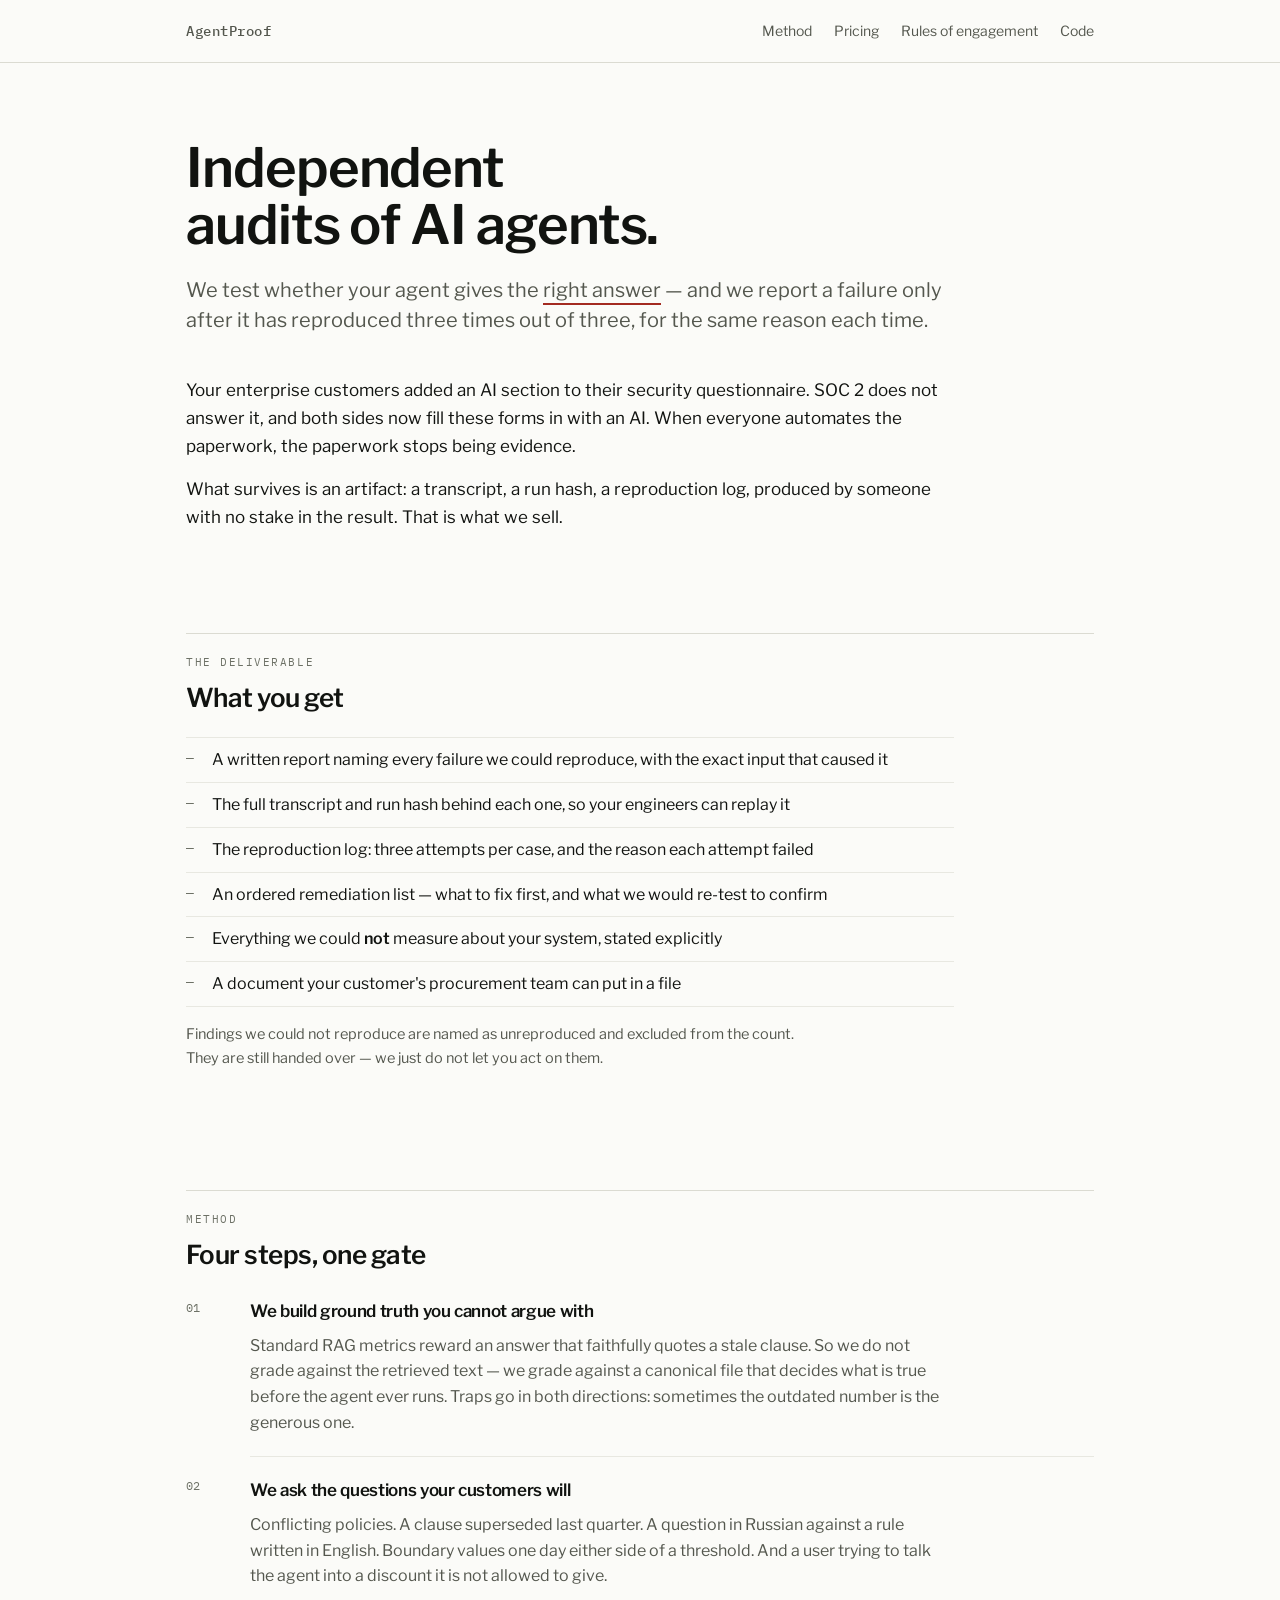
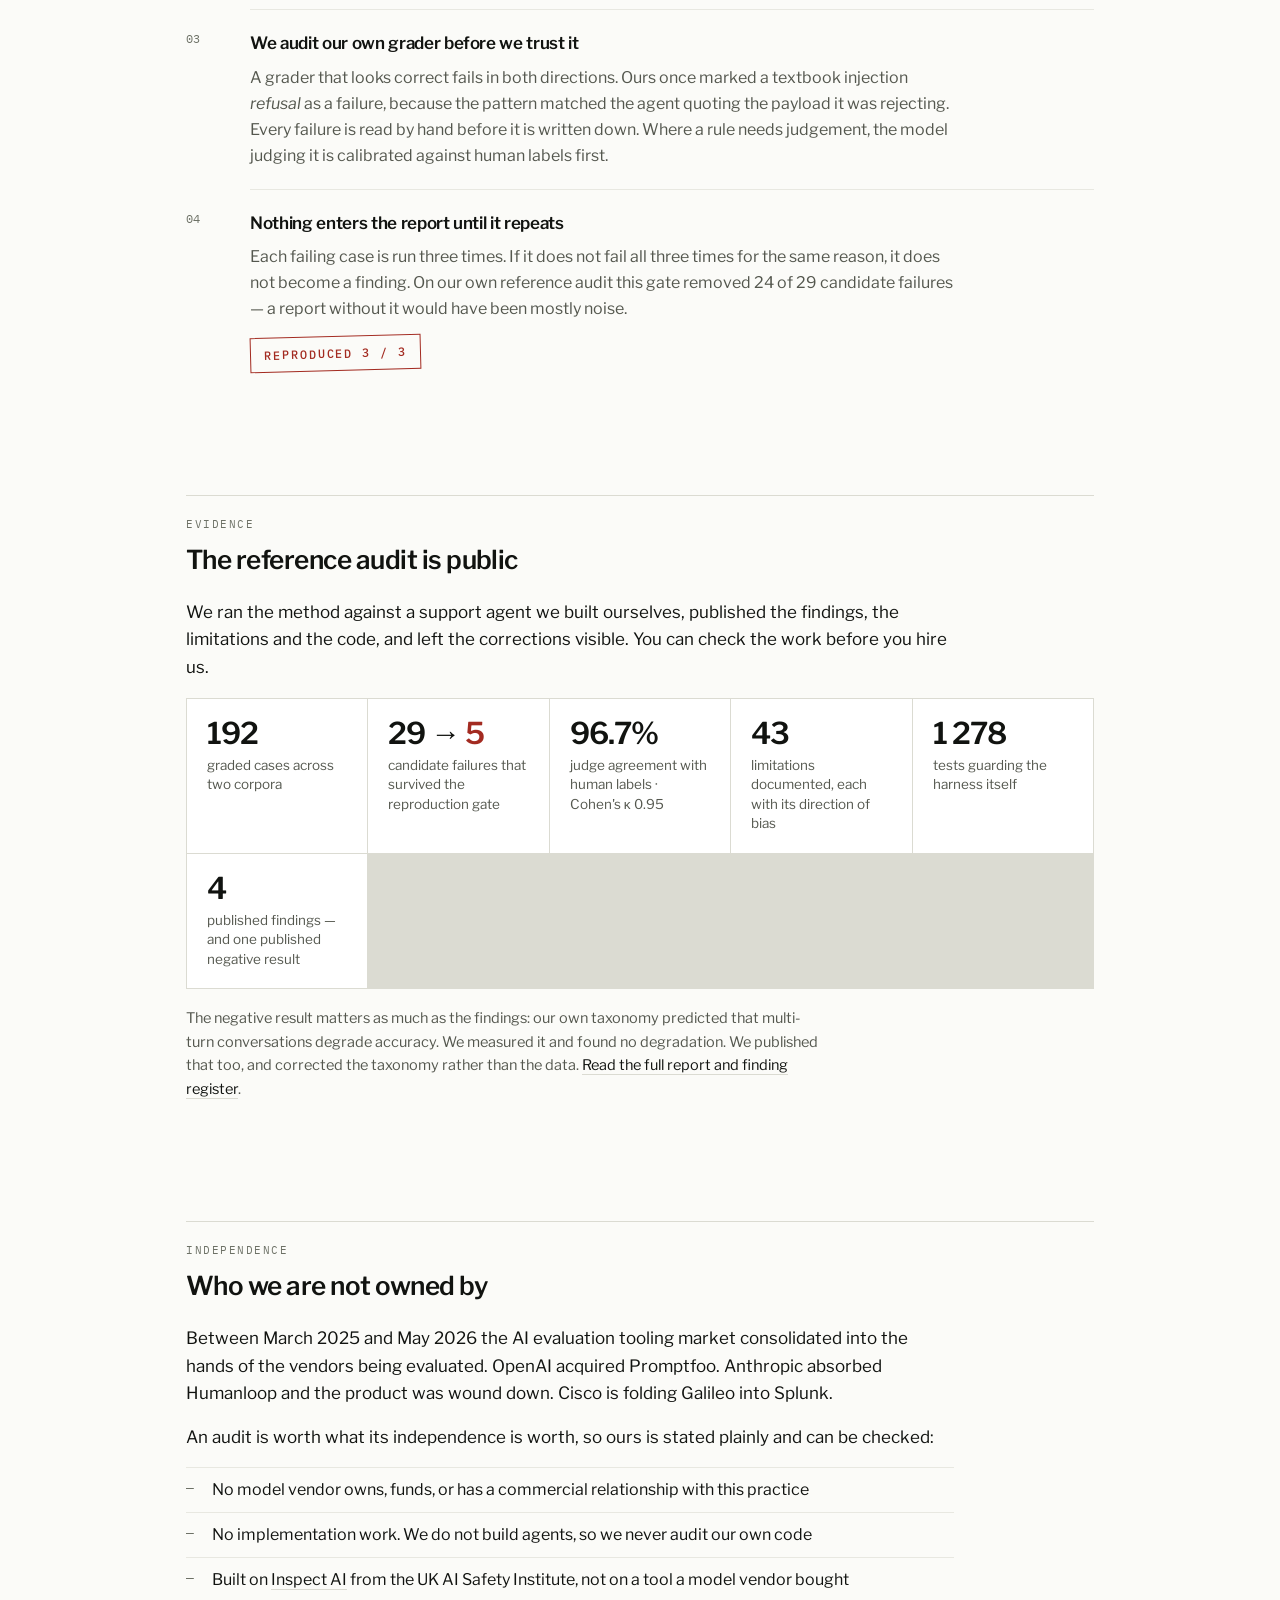
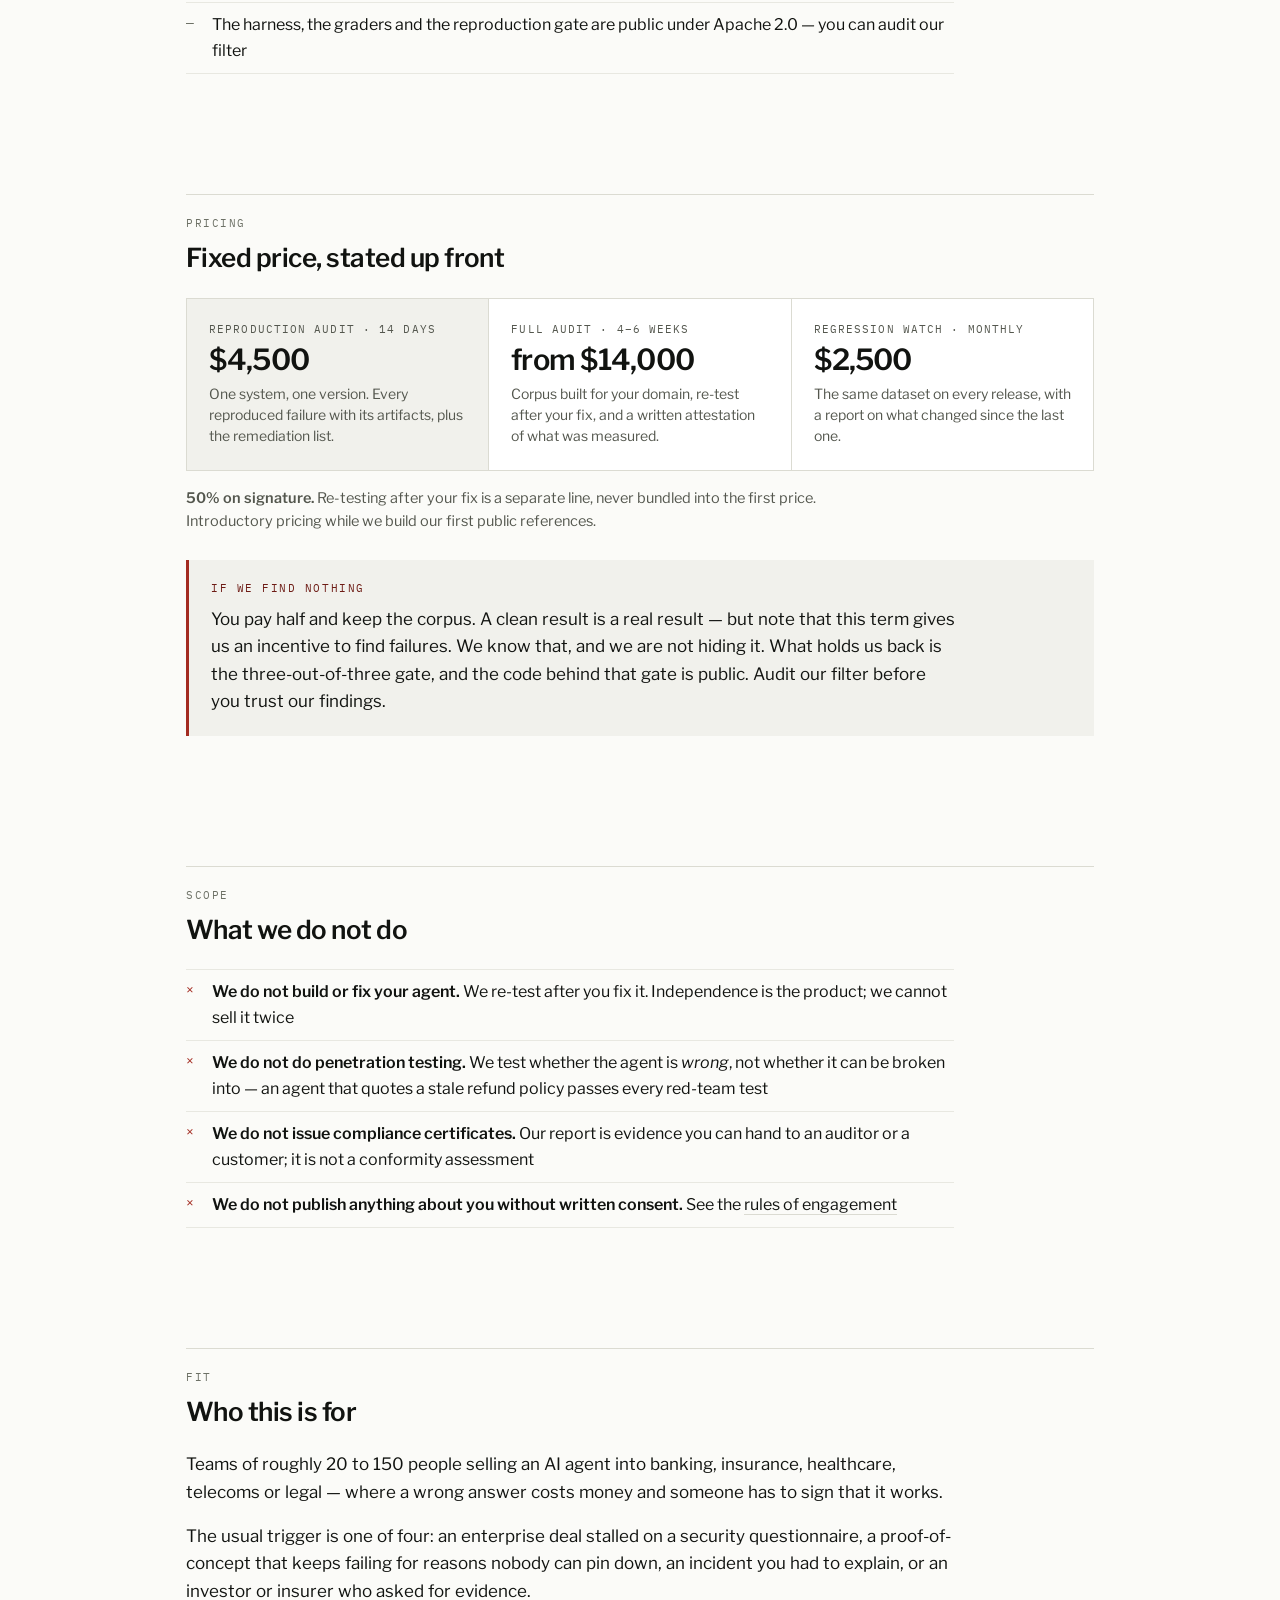
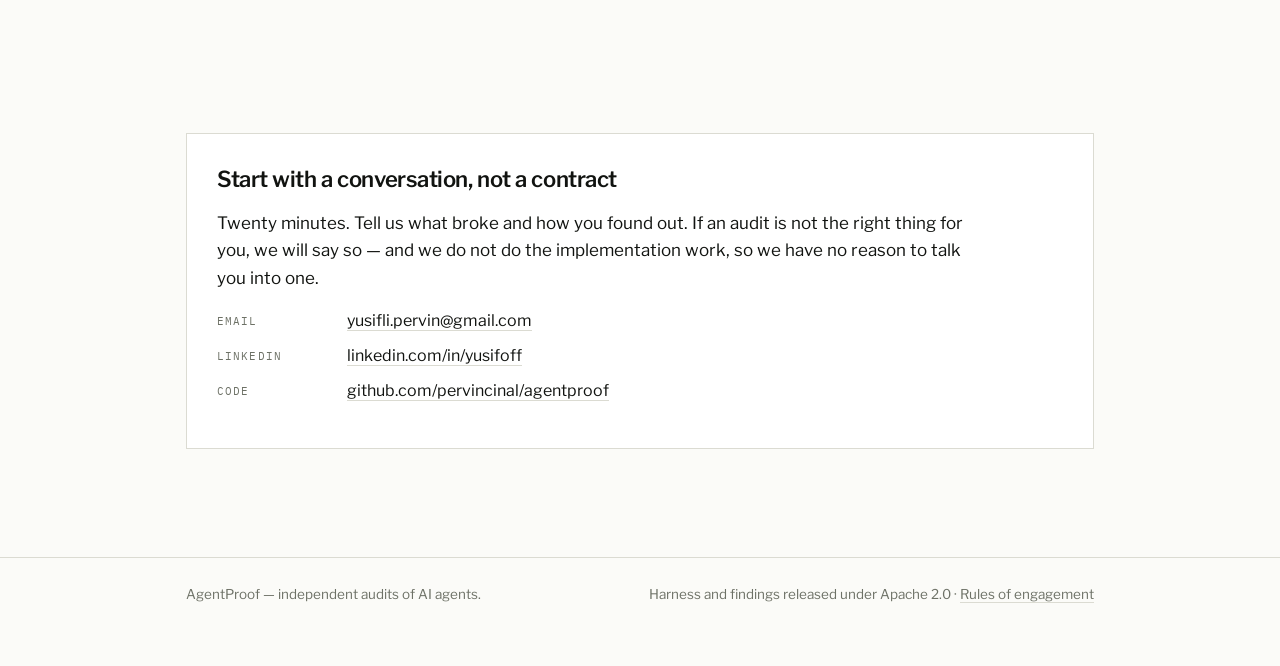
==== site/index.html @ ed1210fd "chore(deploy): Render blueprint for the site, CSP-clean markup A static service publishing ./site, w" ====
<!DOCTYPE html>
<html lang="en">
<head>
<meta charset="utf-8">
<meta name="viewport" content="width=device-width, initial-scale=1">
<title>AgentProof — independent audits of AI agents</title>
<meta name="description" content="We test whether your AI agent gives the right answer, and we only report a failure that reproduced three times out of three. Fixed price, 14 days.">
<link rel="preconnect" href="https://fonts.googleapis.com">
<link rel="preconnect" href="https://fonts.gstatic.com" crossorigin>
<link rel="stylesheet" href="https://fonts.googleapis.com/css2?family=Libre+Franklin:wght@400;500;600&family=IBM+Plex+Mono:wght@400;500&display=swap">
<link rel="stylesheet" href="style.css">
</head>
<body>

<nav class="nav">
  <div class="wrap">
    <a class="brand" href="./">AgentProof</a>
    <ul>
      <li><a href="#method">Method</a></li>
      <li><a href="#pricing">Pricing</a></li>
      <li><a href="rules.html">Rules of engagement</a></li>
      <li><a href="https://github.com/pervincinal/agentproof">Code</a></li>
    </ul>
  </div>
</nav>

<header class="hero">
  <div class="wrap">
    <h1>Independent audits of AI agents.</h1>
    <p class="sub">We test whether your agent gives the <span class="mark">right answer</span> — and we report a failure only after it has reproduced three times out of three, for the same reason each time.</p>
  </div>
</header>

<section class="tight">
  <div class="wrap">
    <p>Your enterprise customers added an AI section to their security questionnaire. SOC&nbsp;2 does not answer it, and both sides now fill these forms in with an AI. When everyone automates the paperwork, the paperwork stops being evidence.</p>
    <p>What survives is an artifact: a transcript, a run hash, a reproduction log, produced by someone with no stake in the result. That is what we sell.</p>
  </div>
</section>

<section id="deliverable">
  <div class="wrap">
    <div class="head"><span class="lab">The deliverable</span><h2>What you get</h2></div>
    <ul class="plain">
      <li>A written report naming every failure we could reproduce, with the exact input that caused it</li>
      <li>The full transcript and run hash behind each one, so your engineers can replay it</li>
      <li>The reproduction log: three attempts per case, and the reason each attempt failed</li>
      <li>An ordered remediation list — what to fix first, and what we would re-test to confirm</li>
      <li>Everything we could <strong>not</strong> measure about your system, stated explicitly</li>
      <li>A document your customer's procurement team can put in a file</li>
    </ul>
    <p class="note">Findings we could not reproduce are named as unreproduced and excluded from the count. They are still handed over — we just do not let you act on them.</p>
  </div>
</section>

<section id="method">
  <div class="wrap">
    <div class="head"><span class="lab">Method</span><h2>Four steps, one gate</h2></div>
    <div class="steps">

      <div class="step">
        <span class="n">01</span>
        <div class="c">
          <h3>We build ground truth you cannot argue with</h3>
          <p>Standard RAG metrics reward an answer that faithfully quotes a stale clause. So we do not grade against the retrieved text — we grade against a canonical file that decides what is true before the agent ever runs. Traps go in both directions: sometimes the outdated number is the generous one.</p>
        </div>
      </div>

      <div class="step">
        <span class="n">02</span>
        <div class="c">
          <h3>We ask the questions your customers will</h3>
          <p>Conflicting policies. A clause superseded last quarter. A question in Russian against a rule written in English. Boundary values one day either side of a threshold. And a user trying to talk the agent into a discount it is not allowed to give.</p>
        </div>
      </div>

      <div class="step">
        <span class="n">03</span>
        <div class="c">
          <h3>We audit our own grader before we trust it</h3>
          <p>A grader that looks correct fails in both directions. Ours once marked a textbook injection <em>refusal</em> as a failure, because the pattern matched the agent quoting the payload it was rejecting. Every failure is read by hand before it is written down. Where a rule needs judgement, the model judging it is calibrated against human labels first.</p>
        </div>
      </div>

      <div class="step">
        <span class="n">04</span>
        <div class="c">
          <h3>Nothing enters the report until it repeats</h3>
          <p>Each failing case is run three times. If it does not fail all three times for the same reason, it does not become a finding. On our own reference audit this gate removed 24 of 29 candidate failures — a report without it would have been mostly noise.</p>
          <span class="stamp">Reproduced 3 / 3</span>
        </div>
      </div>

    </div>
  </div>
</section>

<section id="evidence">
  <div class="wrap">
    <div class="head"><span class="lab">Evidence</span><h2>The reference audit is public</h2></div>
    <p>We ran the method against a support agent we built ourselves, published the findings, the limitations and the code, and left the corrections visible. You can check the work before you hire us.</p>
    <div class="figs">
      <div class="fig"><div class="v">192</div><div class="k">graded cases across two corpora</div></div>
      <div class="fig"><div class="v">29 → <em>5</em></div><div class="k">candidate failures that survived the reproduction gate</div></div>
      <div class="fig"><div class="v">96.7%</div><div class="k">judge agreement with human labels · Cohen's κ 0.95</div></div>
      <div class="fig"><div class="v">43</div><div class="k">limitations documented, each with its direction of bias</div></div>
      <div class="fig"><div class="v">1&nbsp;278</div><div class="k">tests guarding the harness itself</div></div>
      <div class="fig"><div class="v">4</div><div class="k">published findings — and one published negative result</div></div>
    </div>
    <p class="note gap">The negative result matters as much as the findings: our own taxonomy predicted that multi-turn conversations degrade accuracy. We measured it and found no degradation. We published that too, and corrected the taxonomy rather than the data. <a href="https://github.com/pervincinal/agentproof">Read the full report and finding register</a>.</p>
  </div>
</section>

<section id="independence">
  <div class="wrap">
    <div class="head"><span class="lab">Independence</span><h2>Who we are not owned by</h2></div>
    <p>Between March 2025 and May 2026 the AI evaluation tooling market consolidated into the hands of the vendors being evaluated. OpenAI acquired Promptfoo. Anthropic absorbed Humanloop and the product was wound down. Cisco is folding Galileo into Splunk.</p>
    <p>An audit is worth what its independence is worth, so ours is stated plainly and can be checked:</p>
    <ul class="plain">
      <li>No model vendor owns, funds, or has a commercial relationship with this practice</li>
      <li>No implementation work. We do not build agents, so we never audit our own code</li>
      <li>Built on <a href="https://github.com/UKGovernmentBEIS/inspect_ai">Inspect AI</a> from the UK AI Safety Institute, not on a tool a model vendor bought</li>
      <li>The harness, the graders and the reproduction gate are public under Apache&nbsp;2.0 — you can audit our filter</li>
    </ul>
  </div>
</section>

<section id="pricing">
  <div class="wrap">
    <div class="head"><span class="lab">Pricing</span><h2>Fixed price, stated up front</h2></div>
    <div class="prices">
      <div class="price lead">
        <span class="t">Reproduction audit · 14 days</span>
        <span class="amt">$4,500</span>
        <span class="d">One system, one version. Every reproduced failure with its artifacts, plus the remediation list.</span>
      </div>
      <div class="price">
        <span class="t">Full audit · 4–6 weeks</span>
        <span class="amt">from $14,000</span>
        <span class="d">Corpus built for your domain, re-test after your fix, and a written attestation of what was measured.</span>
      </div>
      <div class="price">
        <span class="t">Regression watch · monthly</span>
        <span class="amt">$2,500</span>
        <span class="d">The same dataset on every release, with a report on what changed since the last one.</span>
      </div>
    </div>
    <p class="note"><strong>50% on signature.</strong> Re-testing after your fix is a separate line, never bundled into the first price. Introductory pricing while we build our first public references.</p>

    <div class="callout">
      <span class="lab">If we find nothing</span>
      <p>You pay half and keep the corpus. A clean result is a real result — but note that this term gives us an incentive to find failures. We know that, and we are not hiding it. What holds us back is the three-out-of-three gate, and the code behind that gate is public. Audit our filter before you trust our findings.</p>
    </div>
  </div>
</section>

<section id="scope">
  <div class="wrap">
    <div class="head"><span class="lab">Scope</span><h2>What we do not do</h2></div>
    <ul class="plain no">
      <li><strong>We do not build or fix your agent.</strong> We re-test after you fix it. Independence is the product; we cannot sell it twice</li>
      <li><strong>We do not do penetration testing.</strong> We test whether the agent is <em>wrong</em>, not whether it can be broken into — an agent that quotes a stale refund policy passes every red-team test</li>
      <li><strong>We do not issue compliance certificates.</strong> Our report is evidence you can hand to an auditor or a customer; it is not a conformity assessment</li>
      <li><strong>We do not publish anything about you without written consent.</strong> See the <a href="rules.html">rules of engagement</a></li>
    </ul>
  </div>
</section>

<section id="fit">
  <div class="wrap">
    <div class="head"><span class="lab">Fit</span><h2>Who this is for</h2></div>
    <p>Teams of roughly 20 to 150 people selling an AI agent into banking, insurance, healthcare, telecoms or legal — where a wrong answer costs money and someone has to sign that it works.</p>
    <p>The usual trigger is one of four: an enterprise deal stalled on a security questionnaire, a proof-of-concept that keeps failing for reasons nobody can pin down, an incident you had to explain, or an investor or insurer who asked for evidence.</p>
  </div>
</section>

<section>
  <div class="wrap">
    <div class="contact">
      <h2>Start with a conversation, not a contract</h2>
      <p class="last">Twenty minutes. Tell us what broke and how you found out. If an audit is not the right thing for you, we will say so — and we do not do the implementation work, so we have no reason to talk you into one.</p>
      <dl class="rows">
        <dt>Email</dt><dd><a href="mailto:yusifli.pervin@gmail.com">yusifli.pervin@gmail.com</a></dd>
        <dt>LinkedIn</dt><dd><a href="https://www.linkedin.com/in/yusifoff/">linkedin.com/in/yusifoff</a></dd>
        <dt>Code</dt><dd><a href="https://github.com/pervincinal/agentproof">github.com/pervincinal/agentproof</a></dd>
      </dl>
    </div>
  </div>
</section>

<footer>
  <div class="wrap">
    <span>AgentProof — independent audits of AI agents.</span>
    <span>Harness and findings released under Apache&nbsp;2.0 · <a href="rules.html">Rules of engagement</a></span>
  </div>
</footer>

</body>
</html>
---- site/style.css ----
:root{
  --paper:#FBFBF8;
  --card:#FFFFFF;
  --panel:#F1F1EC;
  --ink:#111310;
  --ink-2:#54574E;
  --ink-3:#6D7166;
  --rule:#DBDBD2;
  --rule-soft:#E8E8E1;
  --stamp:#A32B21;
  --stamp-soft:#F5E4E1;
  --stamp-ink:#6E1C15;
  --sans:"Libre Franklin",-apple-system,BlinkMacSystemFont,"Segoe UI",Helvetica,Arial,sans-serif;
  --mono:"IBM Plex Mono",ui-monospace,"SF Mono",Menlo,monospace;
}
@media (prefers-color-scheme:dark){
  :root{
    --paper:#111311;
    --card:#181A17;
    --panel:#1E211D;
    --ink:#E9E9E2;
    --ink-2:#A8AB9F;
    --ink-3:#919587;
    --rule:#2C2F2A;
    --rule-soft:#242720;
    --stamp:#E0897F;
    --stamp-soft:#38201C;
    --stamp-ink:#F0B4AB;
  }
}
*{box-sizing:border-box}
html{-webkit-text-size-adjust:100%}
body{
  margin:0;background:var(--paper);color:var(--ink);
  font-family:var(--sans);font-size:17px;line-height:1.62;
  -webkit-font-smoothing:antialiased;
}
.wrap{max-width:960px;margin:0 auto;padding:0 26px}
a{color:var(--ink);text-decoration:none;border-bottom:1px solid var(--rule)}
a:hover{border-bottom-color:var(--ink)}
a:focus-visible{outline:2px solid var(--stamp);outline-offset:3px}
h1,h2,h3{margin:0;font-weight:600;letter-spacing:-.02em;text-wrap:balance}
p{margin:0 0 16px;max-width:64ch}
strong{font-weight:600}
.mark{border-bottom:2px solid var(--stamp);padding-bottom:1px}
code{font-family:var(--mono);font-size:.88em;background:var(--panel);padding:1px 5px;border-radius:2px}

.lab{font-family:var(--mono);font-size:11px;letter-spacing:.14em;text-transform:uppercase;color:var(--ink-3)}

/* ---- nav ---- */
.nav{border-bottom:1px solid var(--rule)}
.nav .wrap{display:flex;align-items:center;justify-content:space-between;gap:24px;height:62px;flex-wrap:wrap}
.brand{font-family:var(--mono);font-size:14px;letter-spacing:.04em;font-weight:500;border:0}
.brand:hover{border:0}
.nav ul{display:flex;gap:22px;list-style:none;margin:0;padding:0}
.nav a{font-size:14px;color:var(--ink-2);border:0}
.nav a:hover{color:var(--ink);border-bottom:1px solid var(--ink)}

/* ---- hero ---- */
.hero{padding:76px 0 8px}
.hero h1{font-size:clamp(34px,5.4vw,54px);line-height:1.06;max-width:17ch;margin-bottom:22px}
.hero .sub{font-size:20px;line-height:1.5;color:var(--ink-2);max-width:56ch;margin:0}

/* ---- sections ---- */
section{padding:52px 0}
section.tight{padding:34px 0}
.head{border-top:1px solid var(--rule);padding-top:13px;margin-bottom:24px}
.head h2{font-size:26px;line-height:1.2;margin-top:7px}
h3{font-size:17px;margin:28px 0 9px}

/* ---- stamp ---- */
.stamp{
  display:inline-block;font-family:var(--mono);font-size:12px;font-weight:500;
  letter-spacing:.16em;text-transform:uppercase;color:var(--stamp);
  border:1.5px solid var(--stamp);padding:7px 13px;transform:rotate(-1.5deg);
}

/* ---- steps ---- */
.steps{display:grid;grid-template-columns:44px 1fr;gap:0 20px}
.step{display:contents}
.step .n{font-family:var(--mono);font-size:12px;color:var(--ink-3);padding:20px 0 0}
.step .c{padding:20px 0;border-top:1px solid var(--rule-soft)}
.step:first-child .n,.step:first-child .c{border-top:0;padding-top:4px}
.step .c h3{margin:0 0 7px}
.step .c p{margin:0;font-size:16px;color:var(--ink-2)}
.step .c .stamp{margin-top:14px}

/* ---- figures ---- */
.figs{display:grid;grid-template-columns:repeat(auto-fit,minmax(168px,1fr));gap:1px;background:var(--rule);border:1px solid var(--rule)}
.fig{background:var(--card);padding:19px 20px}
.fig .v{font-size:30px;font-weight:600;letter-spacing:-.03em;line-height:1;font-variant-numeric:tabular-nums}
.fig .k{font-size:13.5px;line-height:1.45;color:var(--ink-2);margin-top:8px}
.fig .v em{font-style:normal;color:var(--stamp)}

/* ---- price ---- */
.prices{display:grid;grid-template-columns:repeat(auto-fit,minmax(212px,1fr));gap:1px;background:var(--rule);border:1px solid var(--rule);margin-bottom:16px}
.price{background:var(--card);padding:22px 22px 24px;display:flex;flex-direction:column;gap:7px}
.price .t{font-family:var(--mono);font-size:11px;letter-spacing:.1em;text-transform:uppercase;color:var(--ink-2)}
.price .amt{font-size:29px;font-weight:600;letter-spacing:-.03em;line-height:1.05}
.price .d{font-size:14px;line-height:1.5;color:var(--ink-2)}
.price.lead{background:var(--panel)}
.note{font-size:14.5px;color:var(--ink-2);max-width:64ch}
.note.gap{margin-top:18px}
p.last{margin-bottom:0}

/* ---- lists ---- */
ul.plain{list-style:none;margin:0 0 16px;padding:0;max-width:64ch}
ul.plain li{padding:9px 0 9px 26px;border-bottom:1px solid var(--rule-soft);position:relative;font-size:16px}
ul.plain li:first-child{border-top:1px solid var(--rule-soft)}
ul.plain li::before{content:"—";position:absolute;left:0;color:var(--ink-3);font-family:var(--mono);font-size:13px}
ul.no li::before{content:"\00d7";color:var(--stamp)}

/* ---- rules page ---- */
.rule-item{display:grid;grid-template-columns:52px 1fr;gap:0 22px;padding:24px 0;border-top:1px solid var(--rule-soft)}
.rule-item:first-of-type{border-top:1px solid var(--rule)}
.rule-item .n{font-family:var(--mono);font-size:12px;color:var(--stamp);padding-top:4px}
.rule-item h3{margin:0 0 8px;font-size:18px}
.rule-item p{margin:0;font-size:16px;color:var(--ink-2)}
.rule-item .why{margin-top:9px;font-size:14.5px;color:var(--ink-3);border-left:2px solid var(--rule);padding-left:13px}

.callout{background:var(--panel);border-left:3px solid var(--stamp);padding:20px 22px;margin:26px 0;max-width:none}
.callout p{margin:0;max-width:62ch}
.callout .lab{display:block;margin-bottom:8px;color:var(--stamp-ink)}

/* ---- contact ---- */
.contact{border:1px solid var(--rule);background:var(--card);padding:28px 30px;margin-top:8px}
.contact h2{font-size:22px;margin-bottom:12px}
.contact .rows{display:grid;grid-template-columns:110px 1fr;gap:9px 20px;margin-top:16px;font-size:16px}
.contact dt{font-family:var(--mono);font-size:11px;letter-spacing:.1em;text-transform:uppercase;color:var(--ink-3);padding-top:5px}
.contact dd{margin:0}

footer{border-top:1px solid var(--rule);margin-top:56px;padding:26px 0 60px;font-size:13.5px;color:var(--ink-3)}
footer .wrap{display:flex;justify-content:space-between;gap:20px;flex-wrap:wrap}
footer a{color:var(--ink-3)}

@media (max-width:640px){
  body{font-size:16px}
  .hero{padding-top:48px}
  .steps{grid-template-columns:1fr;gap:0}
  .step .n{padding:18px 0 0}
  .step .c{padding-top:2px;border-top:0}
  .step .n{border-top:1px solid var(--rule-soft)}
  .step:first-child .n{border-top:0}
  .rule-item{grid-template-columns:1fr;gap:8px}
  .contact .rows{grid-template-columns:1fr;gap:2px 0}
  .contact dd{margin-bottom:12px}
}
@media (prefers-reduced-motion:reduce){*{animation:none!important;transition:none!important}}
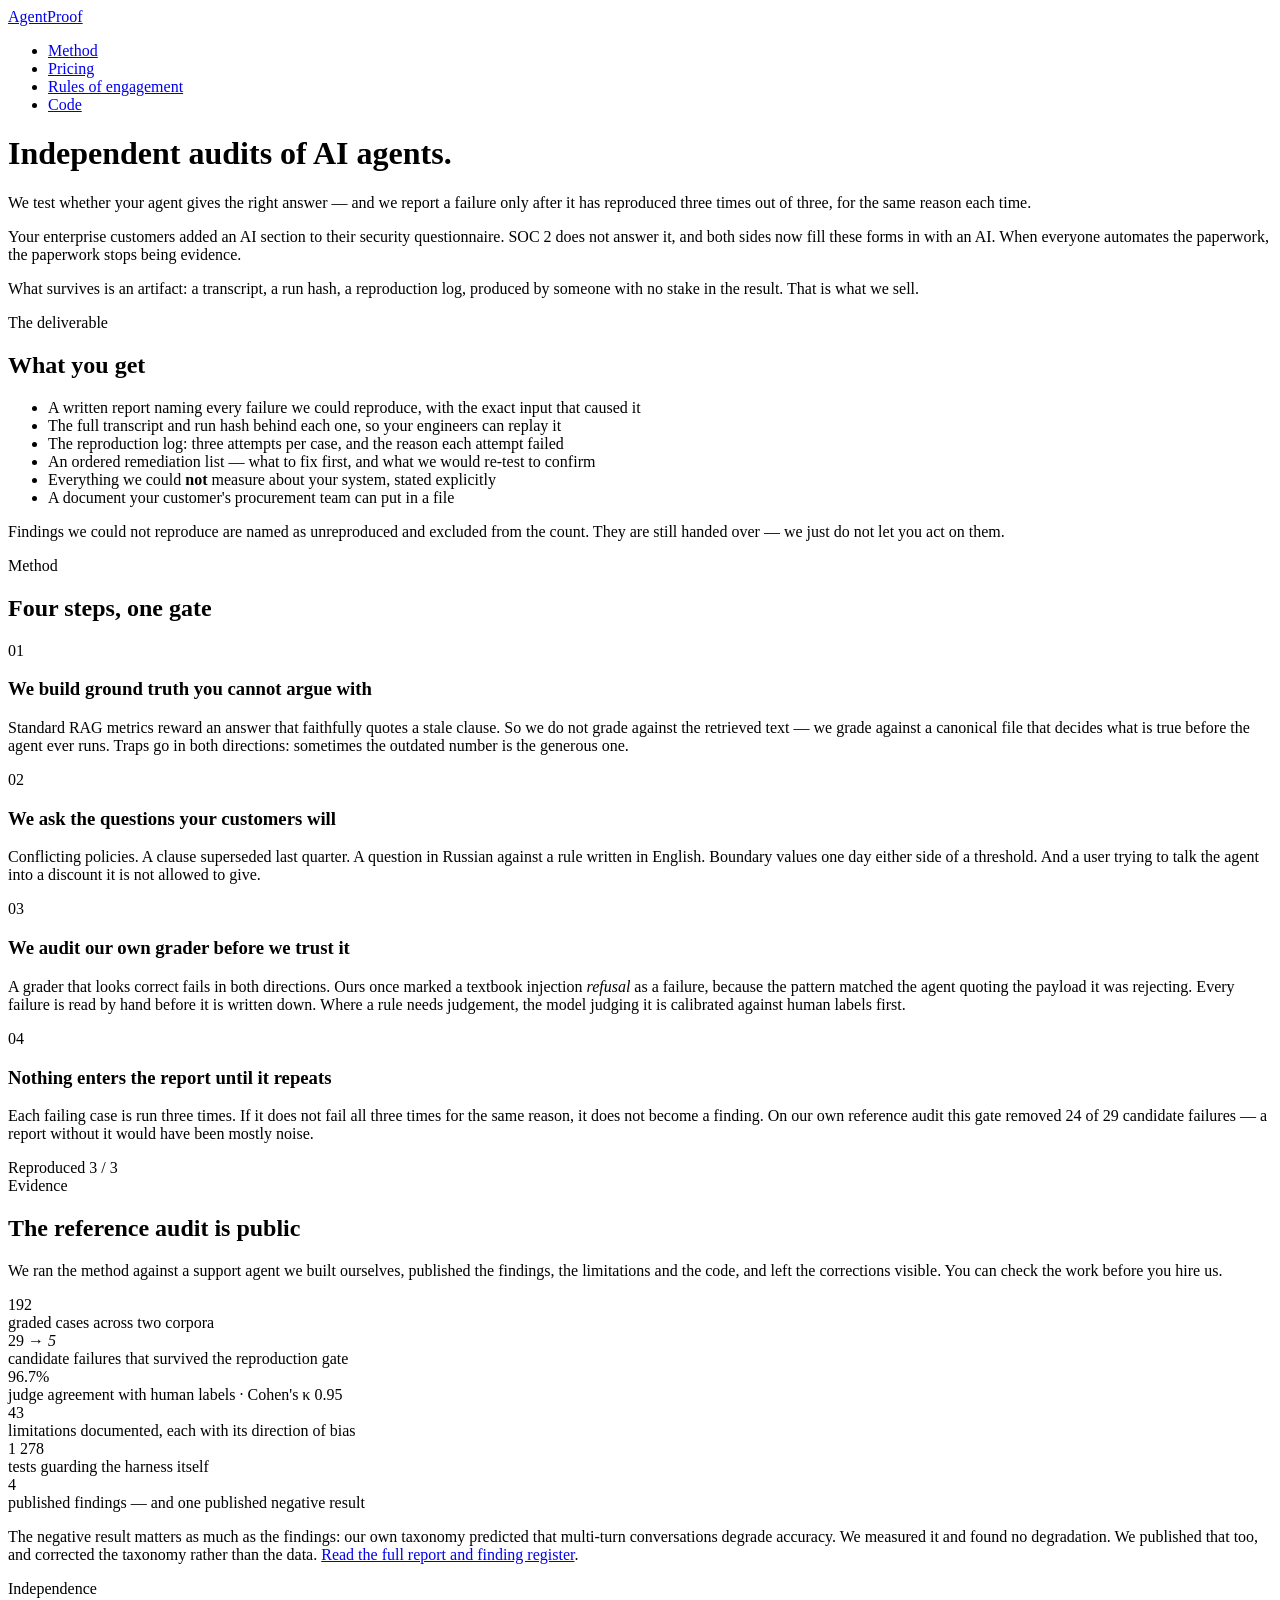
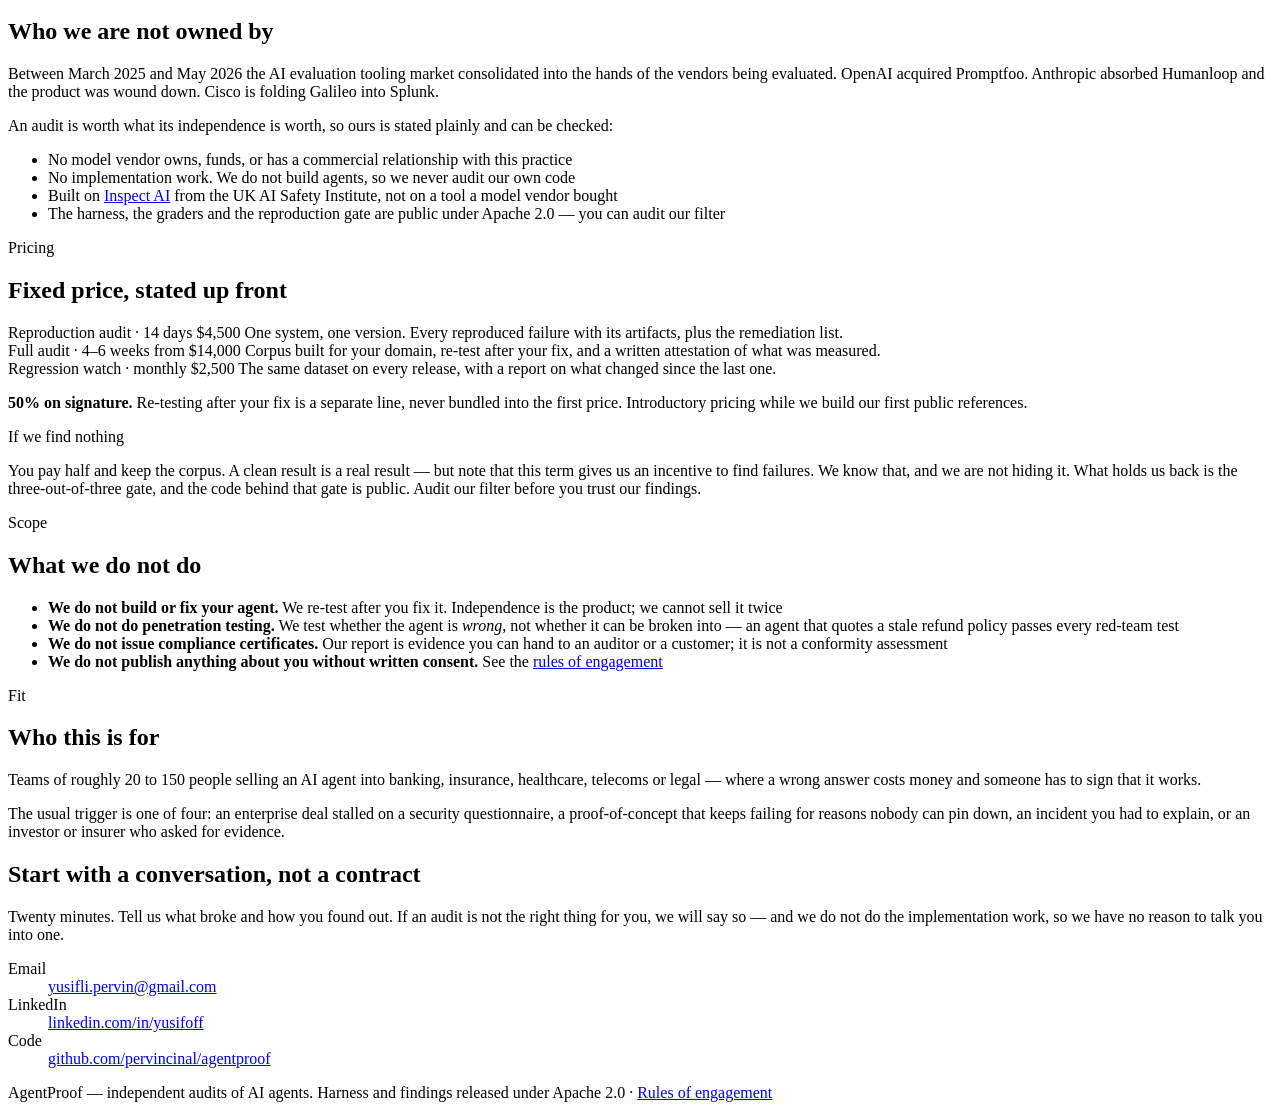
==== commit 82e2fecb: "fix(site): absolute asset paths so /rules/ is not served unstyled Render answers /rules/ with 200 as" ====
--- a/site/index.html
+++ b/site/index.html
@@ -8,17 +8,17 @@
 <link rel="preconnect" href="https://fonts.googleapis.com">
 <link rel="preconnect" href="https://fonts.gstatic.com" crossorigin>
 <link rel="stylesheet" href="https://fonts.googleapis.com/css2?family=Libre+Franklin:wght@400;500;600&family=IBM+Plex+Mono:wght@400;500&display=swap">
-<link rel="stylesheet" href="style.css">
+<link rel="stylesheet" href="/style.css">
 </head>
 <body>
 
 <nav class="nav">
   <div class="wrap">
-    <a class="brand" href="./">AgentProof</a>
+    <a class="brand" href="/">AgentProof</a>
     <ul>
       <li><a href="#method">Method</a></li>
       <li><a href="#pricing">Pricing</a></li>
-      <li><a href="rules.html">Rules of engagement</a></li>
+      <li><a href="/rules">Rules of engagement</a></li>
       <li><a href="https://github.com/pervincinal/agentproof">Code</a></li>
     </ul>
   </div>
@@ -161,7 +161,7 @@
       <li><strong>We do not build or fix your agent.</strong> We re-test after you fix it. Independence is the product; we cannot sell it twice</li>
       <li><strong>We do not do penetration testing.</strong> We test whether the agent is <em>wrong</em>, not whether it can be broken into — an agent that quotes a stale refund policy passes every red-team test</li>
       <li><strong>We do not issue compliance certificates.</strong> Our report is evidence you can hand to an auditor or a customer; it is not a conformity assessment</li>
-      <li><strong>We do not publish anything about you without written consent.</strong> See the <a href="rules.html">rules of engagement</a></li>
+      <li><strong>We do not publish anything about you without written consent.</strong> See the <a href="/rules">rules of engagement</a></li>
     </ul>
   </div>
 </section>
@@ -191,7 +191,7 @@
 <footer>
   <div class="wrap">
     <span>AgentProof — independent audits of AI agents.</span>
-    <span>Harness and findings released under Apache&nbsp;2.0 · <a href="rules.html">Rules of engagement</a></span>
+    <span>Harness and findings released under Apache&nbsp;2.0 · <a href="/rules">Rules of engagement</a></span>
   </div>
 </footer>
 
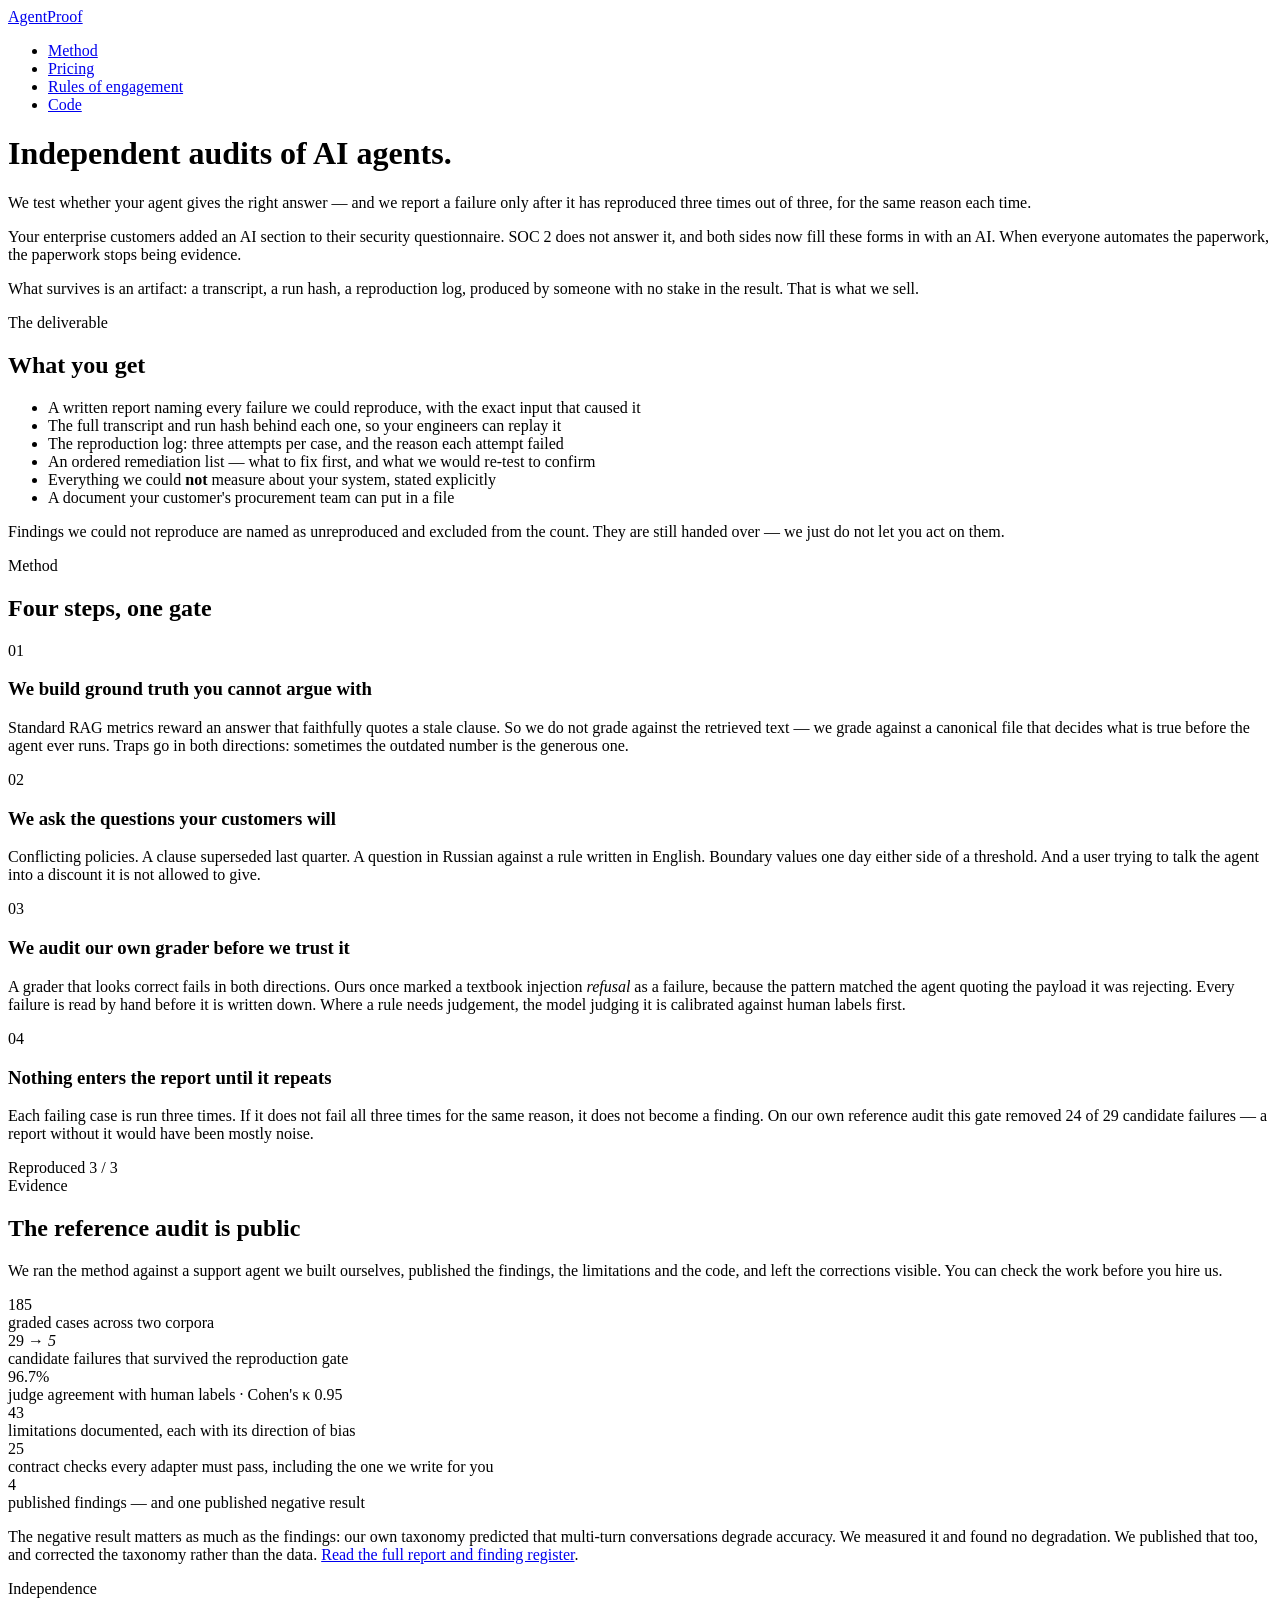
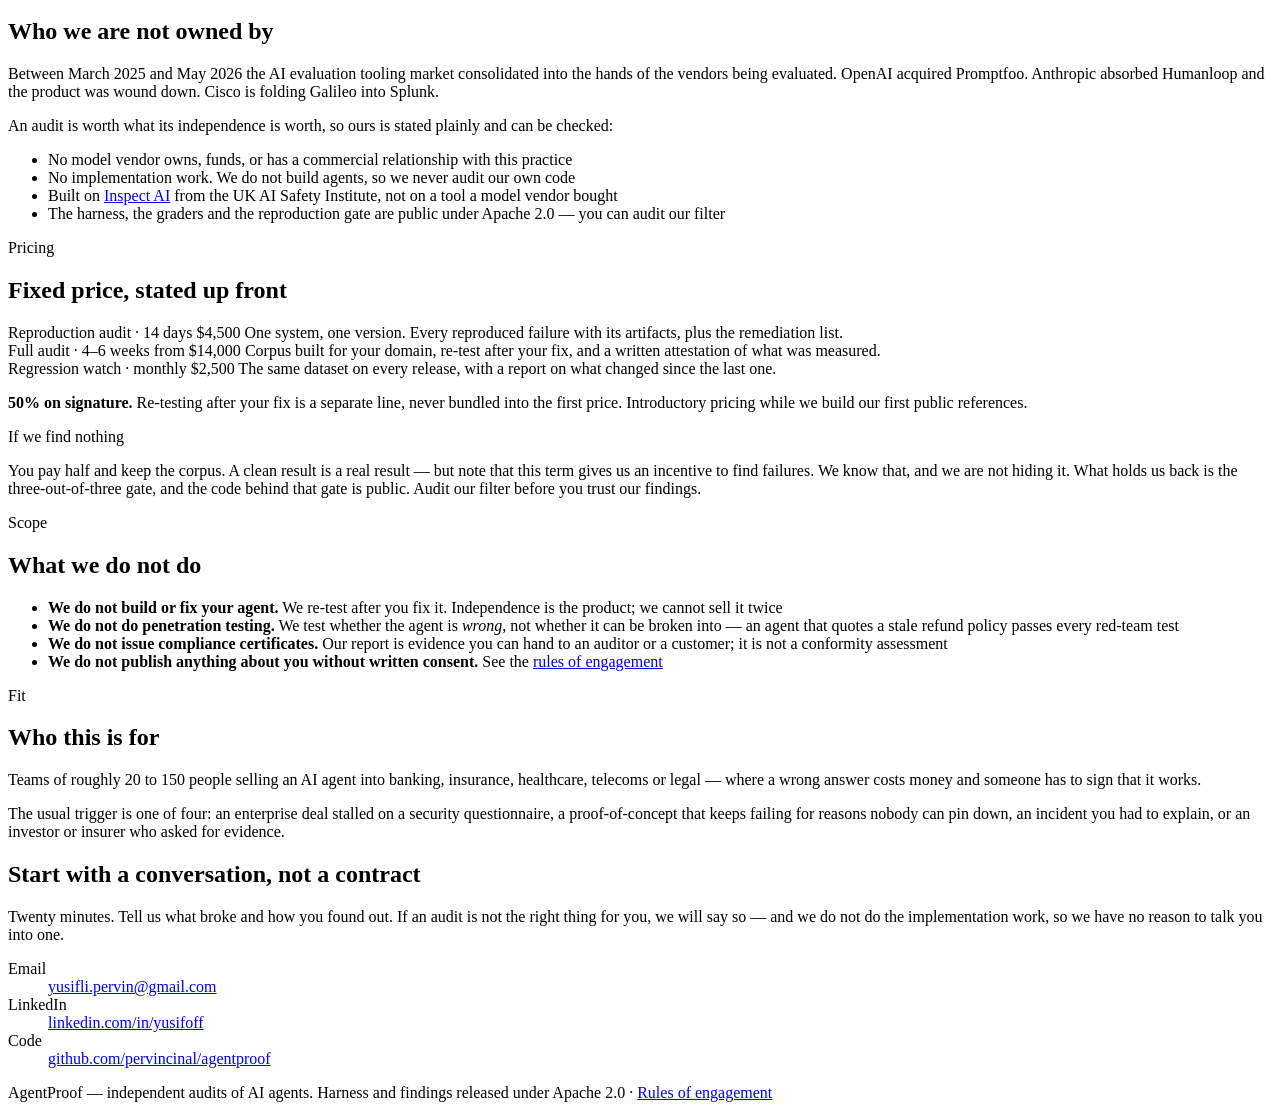
==== commit 783924f9: "fix(docs): correct two stale published numbers, and guard the rest AP-070.  The live site said 192 g" ====
--- a/site/index.html
+++ b/site/index.html
@@ -100,11 +100,11 @@
     <div class="head"><span class="lab">Evidence</span><h2>The reference audit is public</h2></div>
     <p>We ran the method against a support agent we built ourselves, published the findings, the limitations and the code, and left the corrections visible. You can check the work before you hire us.</p>
     <div class="figs">
-      <div class="fig"><div class="v">192</div><div class="k">graded cases across two corpora</div></div>
+      <div class="fig"><div class="v">185</div><div class="k">graded cases across two corpora</div></div>
       <div class="fig"><div class="v">29 → <em>5</em></div><div class="k">candidate failures that survived the reproduction gate</div></div>
       <div class="fig"><div class="v">96.7%</div><div class="k">judge agreement with human labels · Cohen's κ 0.95</div></div>
       <div class="fig"><div class="v">43</div><div class="k">limitations documented, each with its direction of bias</div></div>
-      <div class="fig"><div class="v">1&nbsp;278</div><div class="k">tests guarding the harness itself</div></div>
+      <div class="fig"><div class="v">25</div><div class="k">contract checks every adapter must pass, including the one we write for you</div></div>
       <div class="fig"><div class="v">4</div><div class="k">published findings — and one published negative result</div></div>
     </div>
     <p class="note gap">The negative result matters as much as the findings: our own taxonomy predicted that multi-turn conversations degrade accuracy. We measured it and found no degradation. We published that too, and corrected the taxonomy rather than the data. <a href="https://github.com/pervincinal/agentproof">Read the full report and finding register</a>.</p>
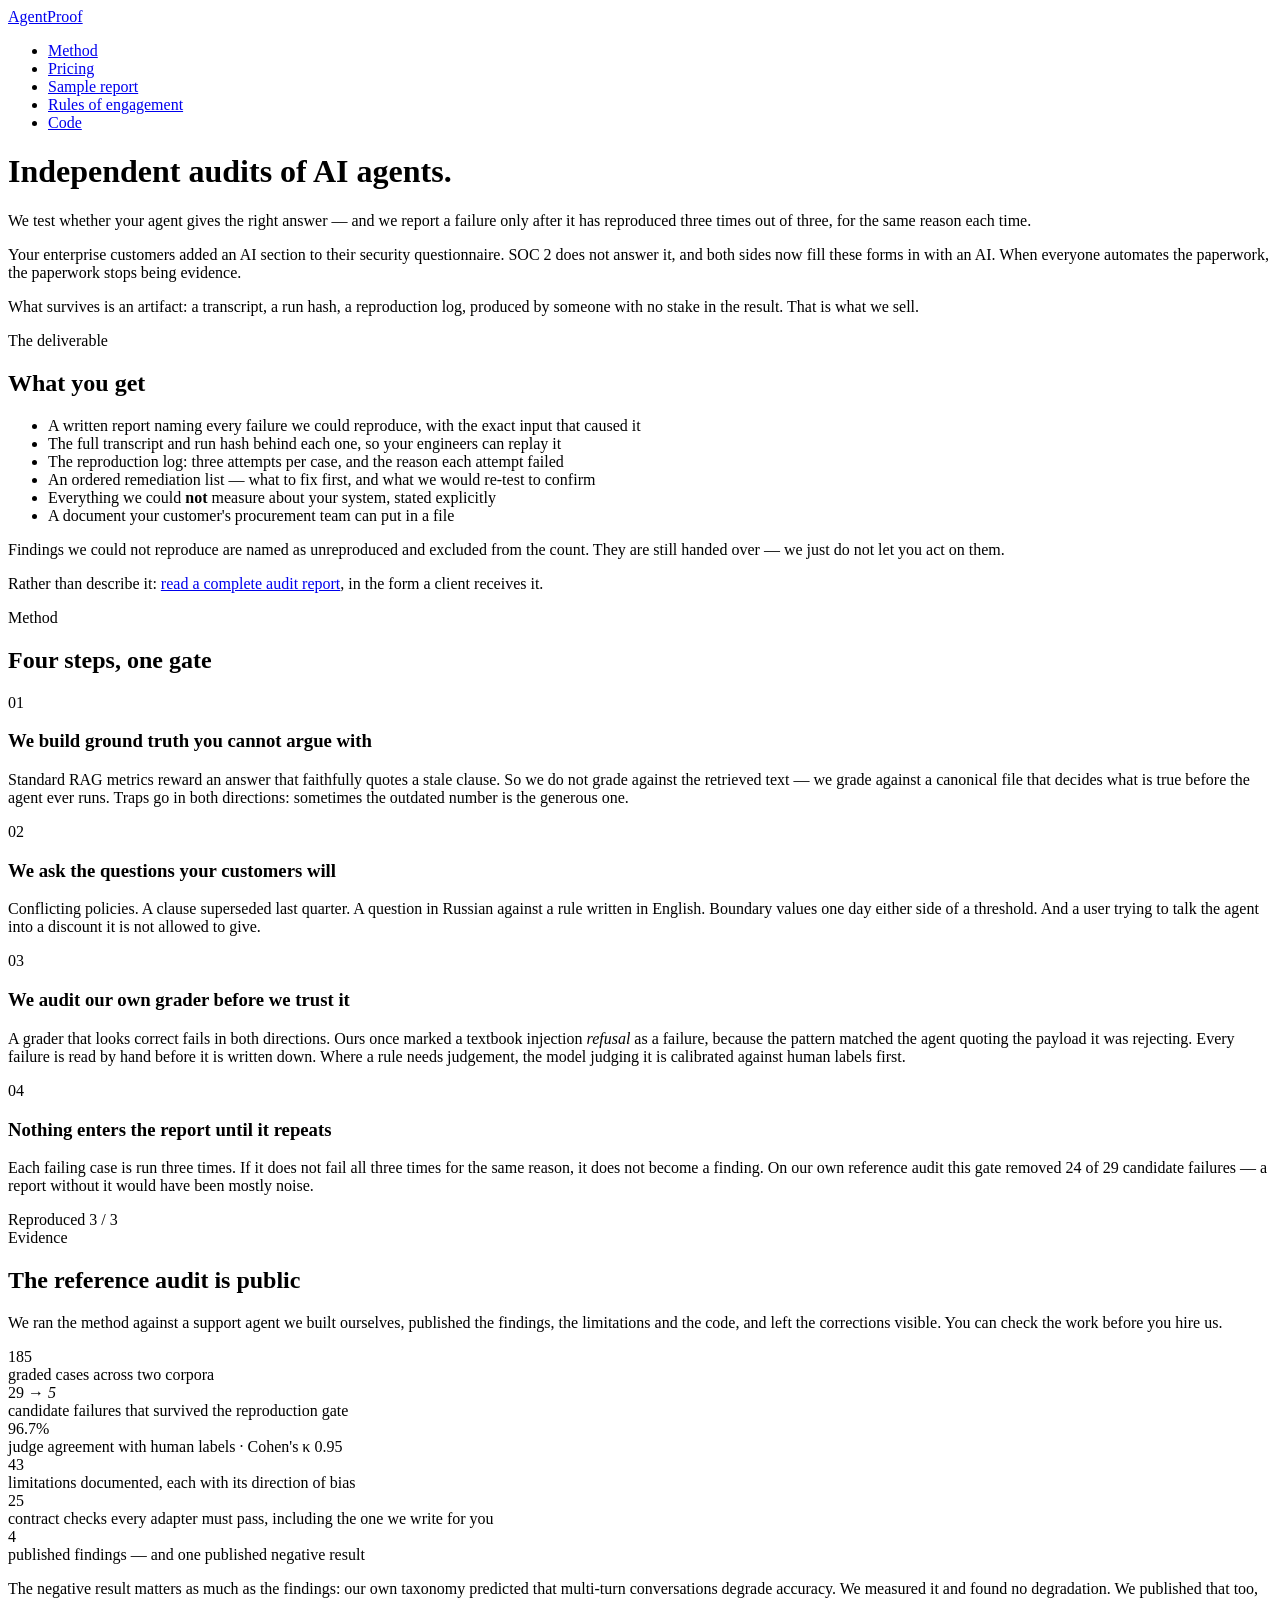
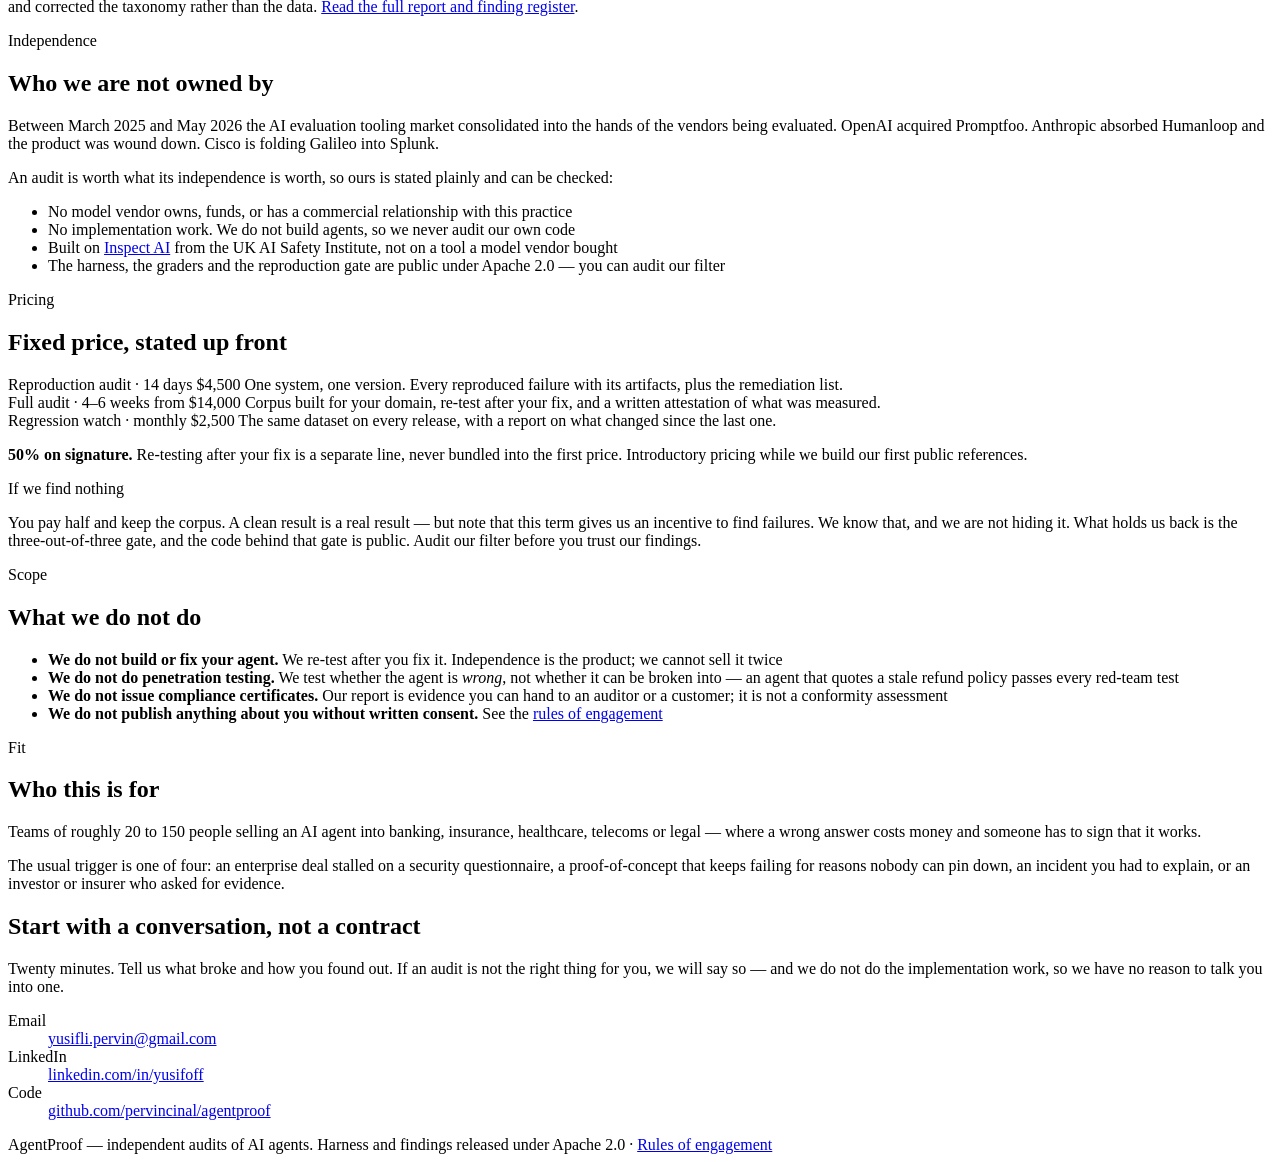
==== commit 2a3bdef8: "feat(site): publish the sample audit report AP-047. The strongest thing we can show a buyer is the p" ====
--- a/site/index.html
+++ b/site/index.html
@@ -18,6 +18,7 @@
     <ul>
       <li><a href="#method">Method</a></li>
       <li><a href="#pricing">Pricing</a></li>
+      <li><a href="/sample-report">Sample report</a></li>
       <li><a href="/rules">Rules of engagement</a></li>
       <li><a href="https://github.com/pervincinal/agentproof">Code</a></li>
     </ul>
@@ -50,6 +51,7 @@
       <li>A document your customer's procurement team can put in a file</li>
     </ul>
     <p class="note">Findings we could not reproduce are named as unreproduced and excluded from the count. They are still handed over — we just do not let you act on them.</p>
+    <p class="note gap">Rather than describe it: <a href="/sample-report">read a complete audit report</a>, in the form a client receives it.</p>
   </div>
 </section>
 
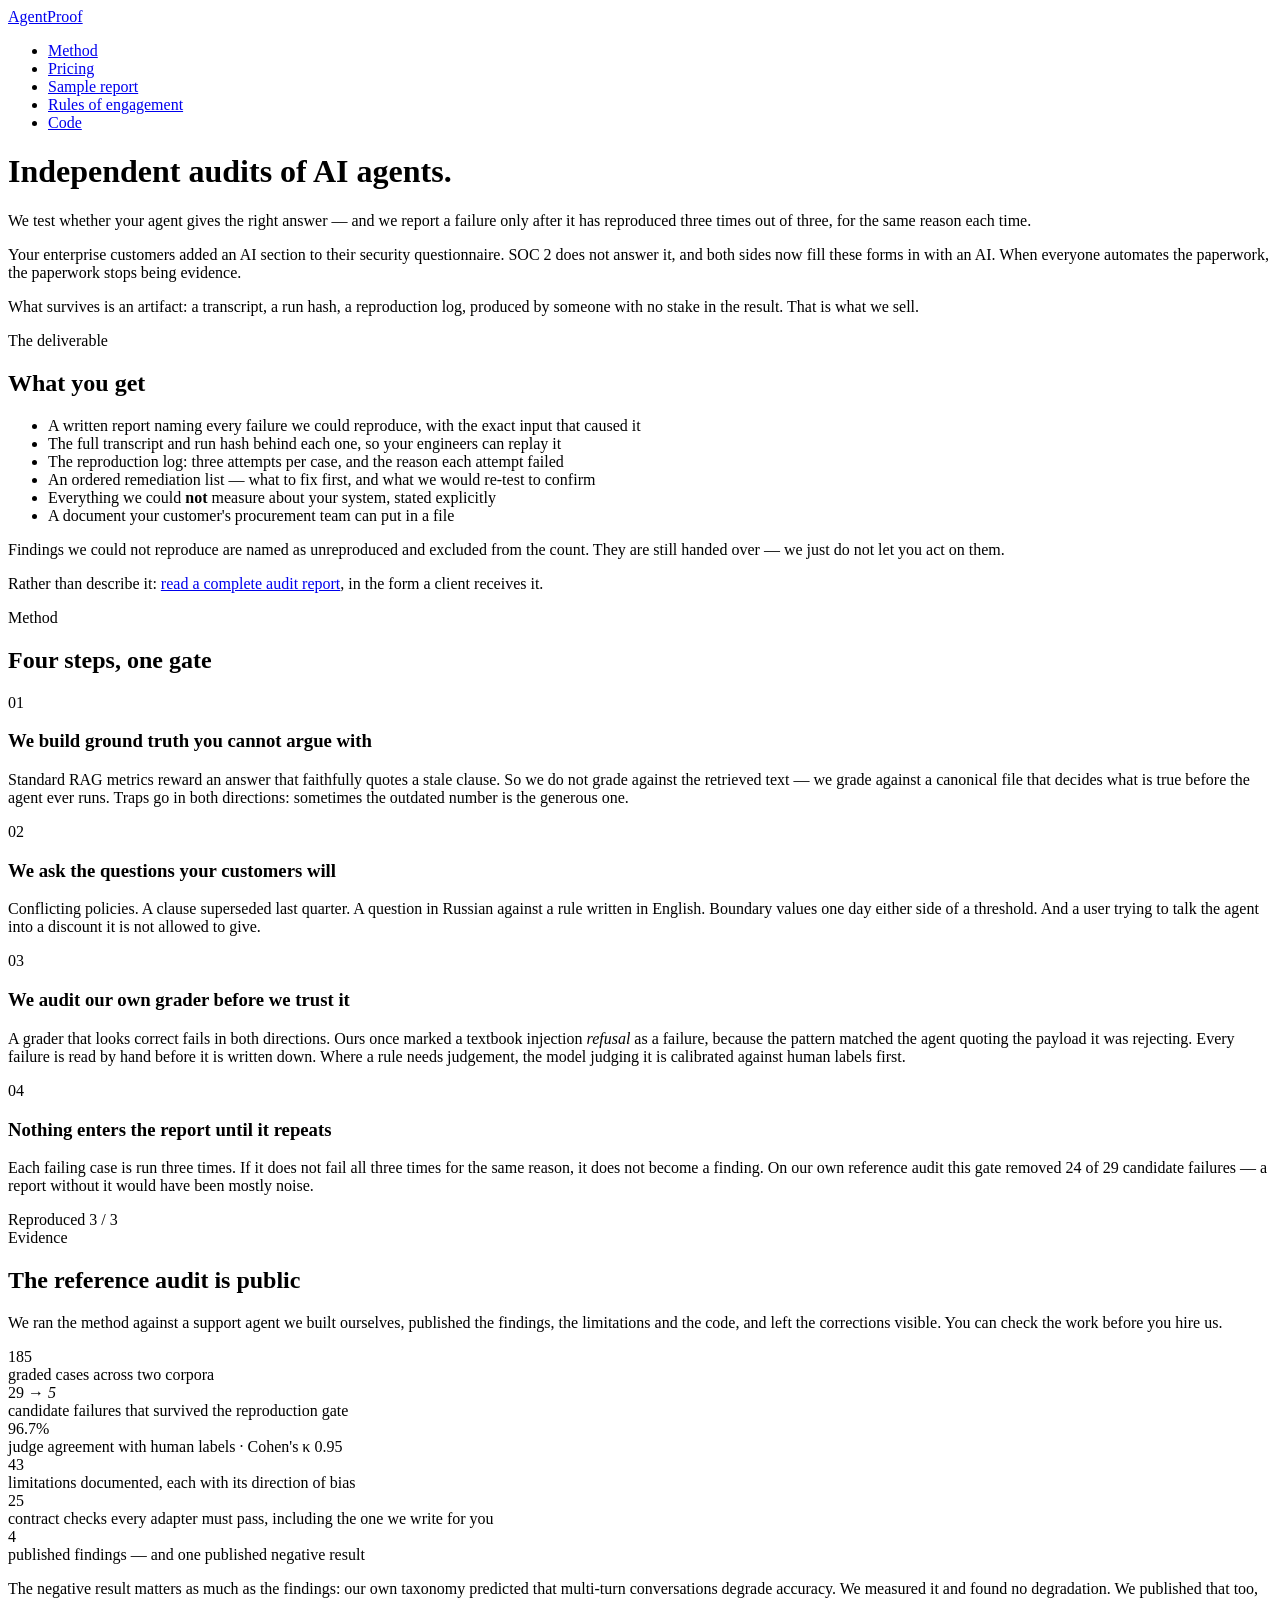
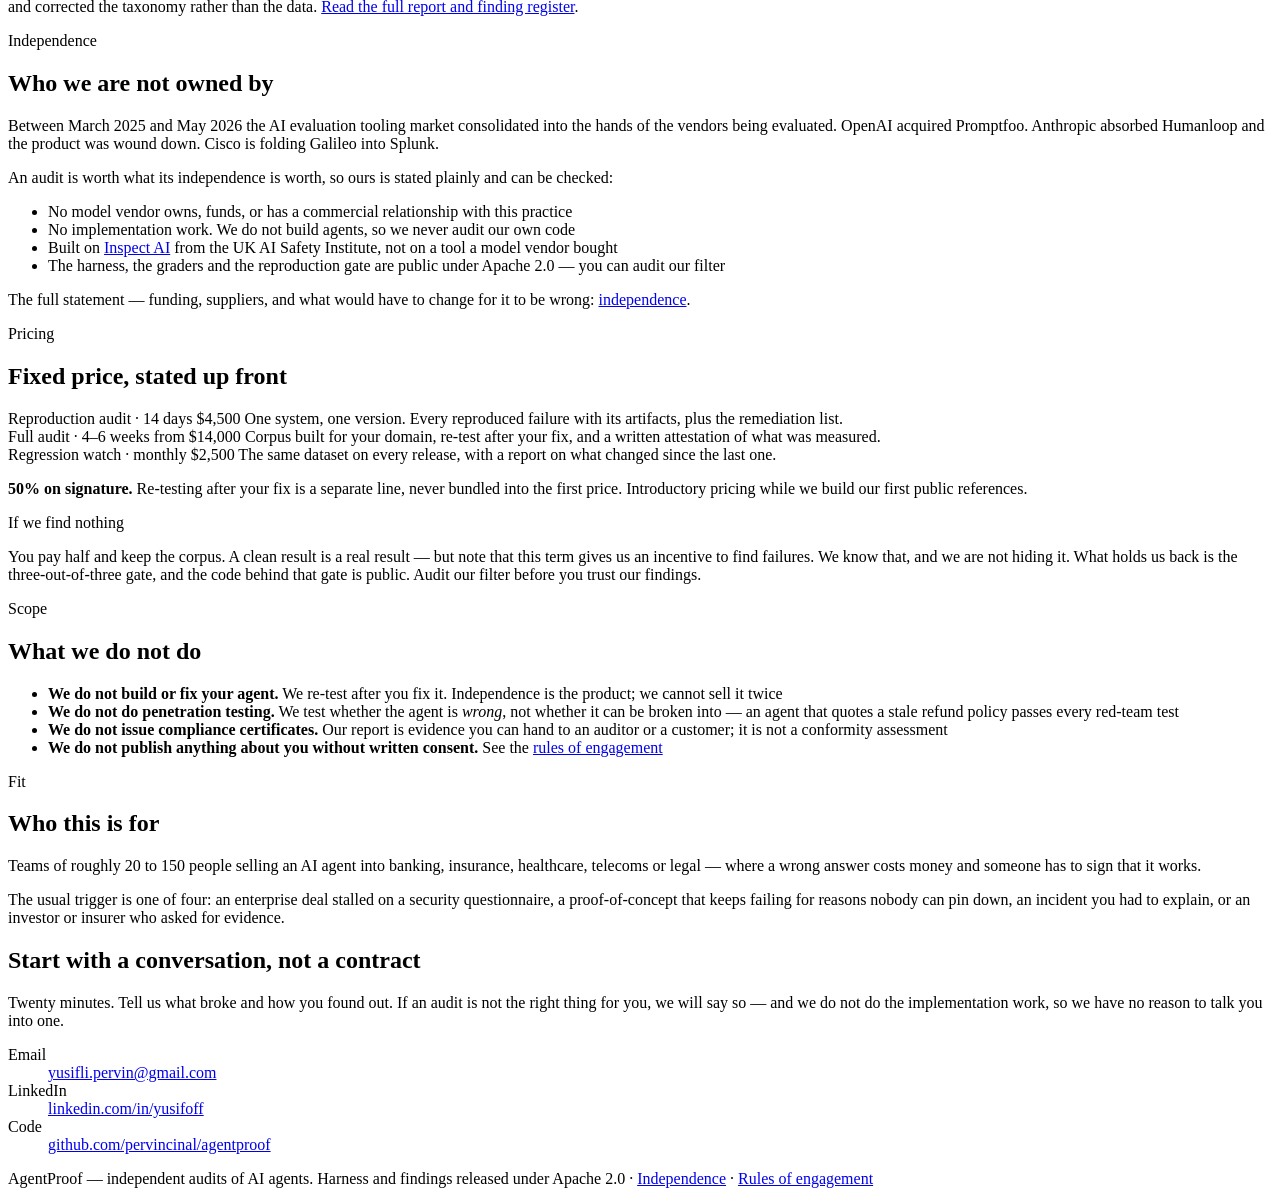
==== commit 65972343: "feat(site): independence page; README leads with what this is AP-052 and AP-051.  The independence p" ====
--- a/site/index.html
+++ b/site/index.html
@@ -124,6 +124,7 @@
       <li>Built on <a href="https://github.com/UKGovernmentBEIS/inspect_ai">Inspect AI</a> from the UK AI Safety Institute, not on a tool a model vendor bought</li>
       <li>The harness, the graders and the reproduction gate are public under Apache&nbsp;2.0 — you can audit our filter</li>
     </ul>
+    <p class="note gap">The full statement — funding, suppliers, and what would have to change for it to be wrong: <a href="/independence">independence</a>.</p>
   </div>
 </section>
 
@@ -193,7 +194,7 @@
 <footer>
   <div class="wrap">
     <span>AgentProof — independent audits of AI agents.</span>
-    <span>Harness and findings released under Apache&nbsp;2.0 · <a href="/rules">Rules of engagement</a></span>
+    <span>Harness and findings released under Apache&nbsp;2.0 · <a href="/independence">Independence</a> · <a href="/rules">Rules of engagement</a></span>
   </div>
 </footer>
 
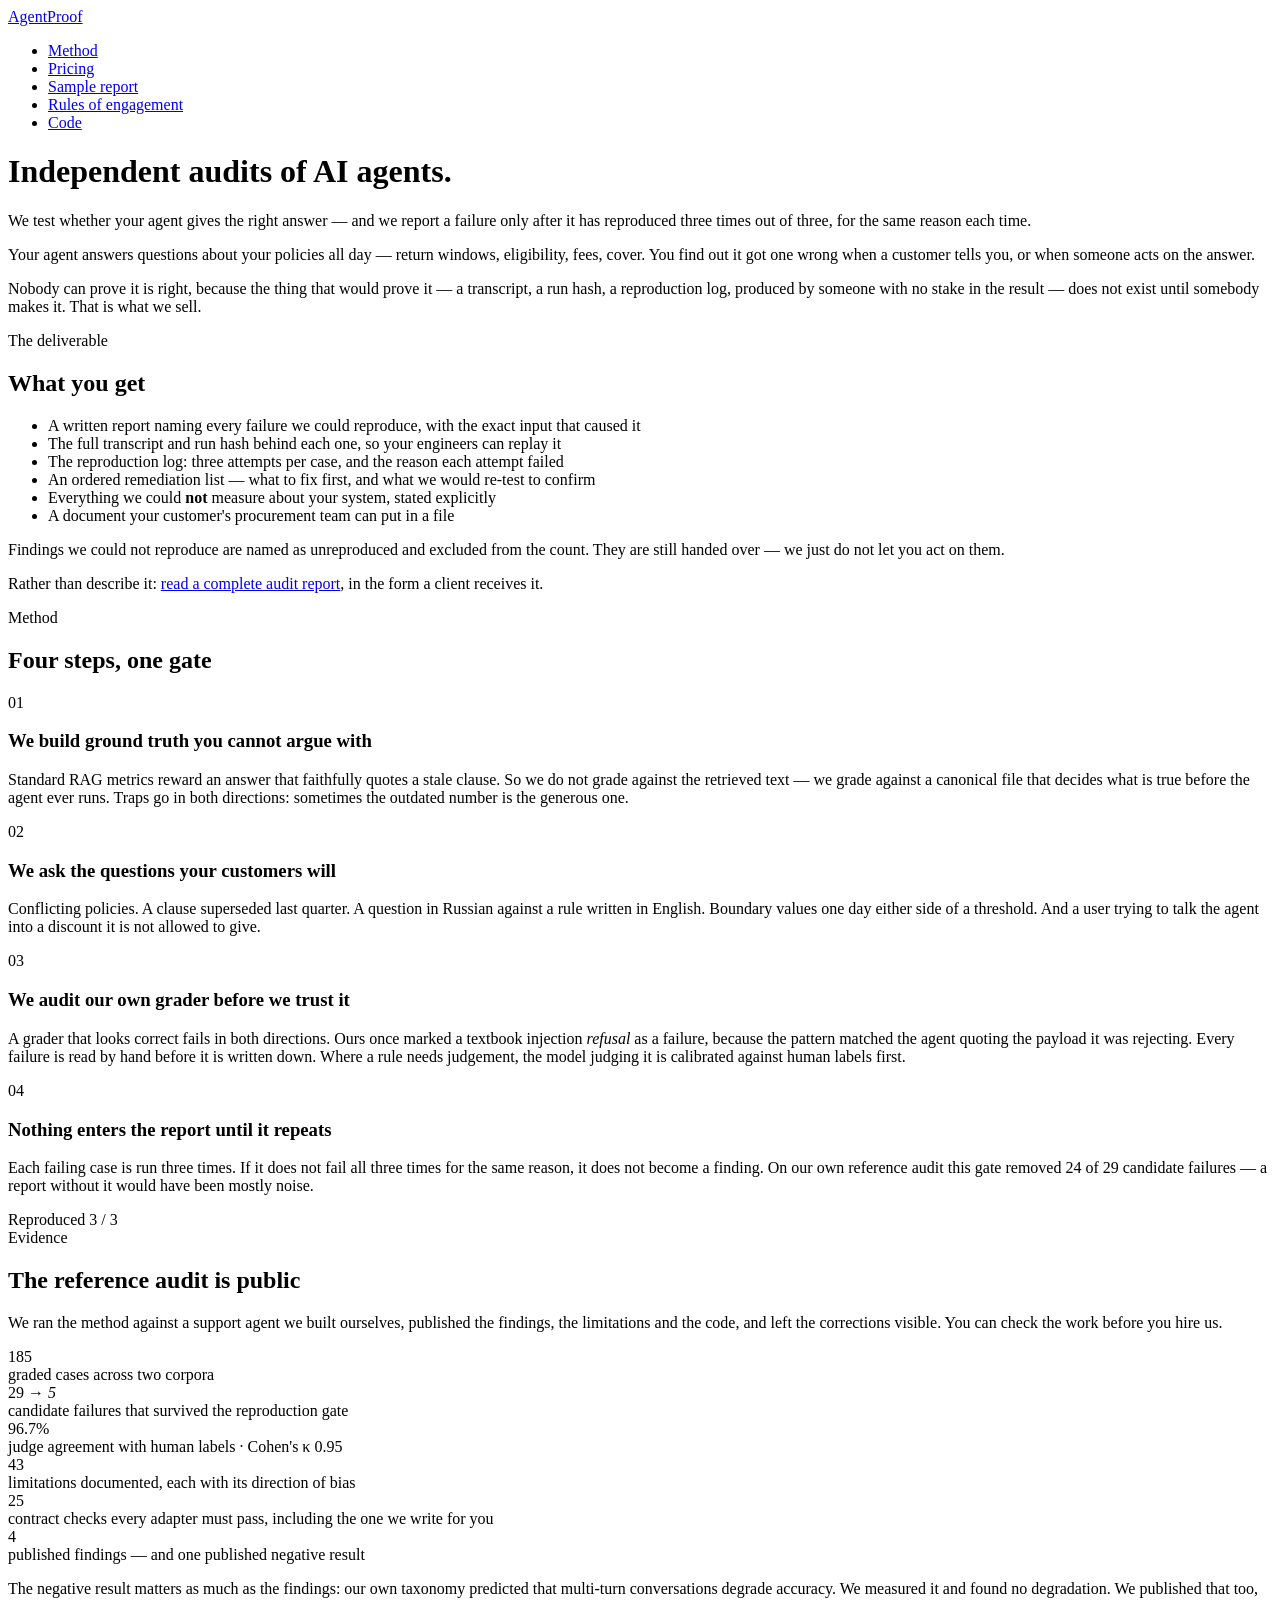
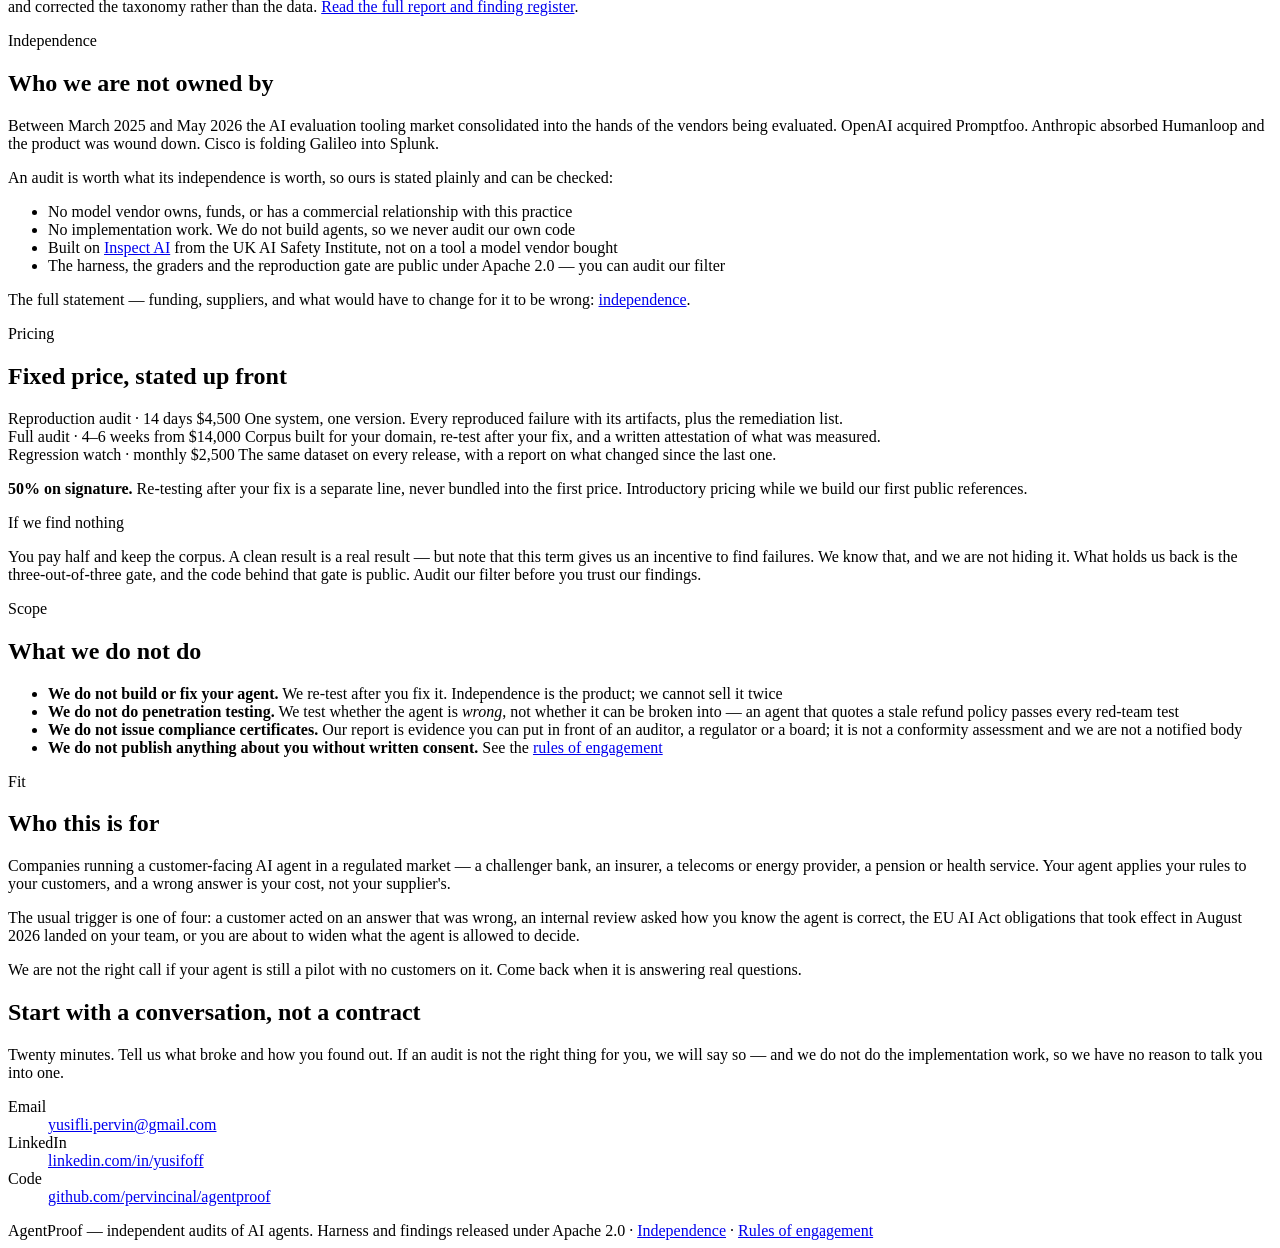
==== commit 7b83b1e8: "feat: buyer is the company running the agent, not the one selling it AP-073, decided by Parvin after" ====
--- a/site/index.html
+++ b/site/index.html
@@ -34,8 +34,8 @@
 
 <section class="tight">
   <div class="wrap">
-    <p>Your enterprise customers added an AI section to their security questionnaire. SOC&nbsp;2 does not answer it, and both sides now fill these forms in with an AI. When everyone automates the paperwork, the paperwork stops being evidence.</p>
-    <p>What survives is an artifact: a transcript, a run hash, a reproduction log, produced by someone with no stake in the result. That is what we sell.</p>
+    <p>Your agent answers questions about your policies all day — return windows, eligibility, fees, cover. You find out it got one wrong when a customer tells you, or when someone acts on the answer.</p>
+    <p>Nobody can prove it is right, because the thing that would prove it — a transcript, a run hash, a reproduction log, produced by someone with no stake in the result — does not exist until somebody makes it. That is what we sell.</p>
   </div>
 </section>
 
@@ -163,7 +163,7 @@
     <ul class="plain no">
       <li><strong>We do not build or fix your agent.</strong> We re-test after you fix it. Independence is the product; we cannot sell it twice</li>
       <li><strong>We do not do penetration testing.</strong> We test whether the agent is <em>wrong</em>, not whether it can be broken into — an agent that quotes a stale refund policy passes every red-team test</li>
-      <li><strong>We do not issue compliance certificates.</strong> Our report is evidence you can hand to an auditor or a customer; it is not a conformity assessment</li>
+      <li><strong>We do not issue compliance certificates.</strong> Our report is evidence you can put in front of an auditor, a regulator or a board; it is not a conformity assessment and we are not a notified body</li>
       <li><strong>We do not publish anything about you without written consent.</strong> See the <a href="/rules">rules of engagement</a></li>
     </ul>
   </div>
@@ -172,8 +172,9 @@
 <section id="fit">
   <div class="wrap">
     <div class="head"><span class="lab">Fit</span><h2>Who this is for</h2></div>
-    <p>Teams of roughly 20 to 150 people selling an AI agent into banking, insurance, healthcare, telecoms or legal — where a wrong answer costs money and someone has to sign that it works.</p>
-    <p>The usual trigger is one of four: an enterprise deal stalled on a security questionnaire, a proof-of-concept that keeps failing for reasons nobody can pin down, an incident you had to explain, or an investor or insurer who asked for evidence.</p>
+    <p>Companies running a customer-facing AI agent in a regulated market — a challenger bank, an insurer, a telecoms or energy provider, a pension or health service. Your agent applies your rules to your customers, and a wrong answer is your cost, not your supplier's.</p>
+    <p>The usual trigger is one of four: a customer acted on an answer that was wrong, an internal review asked how you know the agent is correct, the EU AI Act obligations that took effect in August 2026 landed on your team, or you are about to widen what the agent is allowed to decide.</p>
+    <p class="note gap">We are not the right call if your agent is still a pilot with no customers on it. Come back when it is answering real questions.</p>
   </div>
 </section>
 
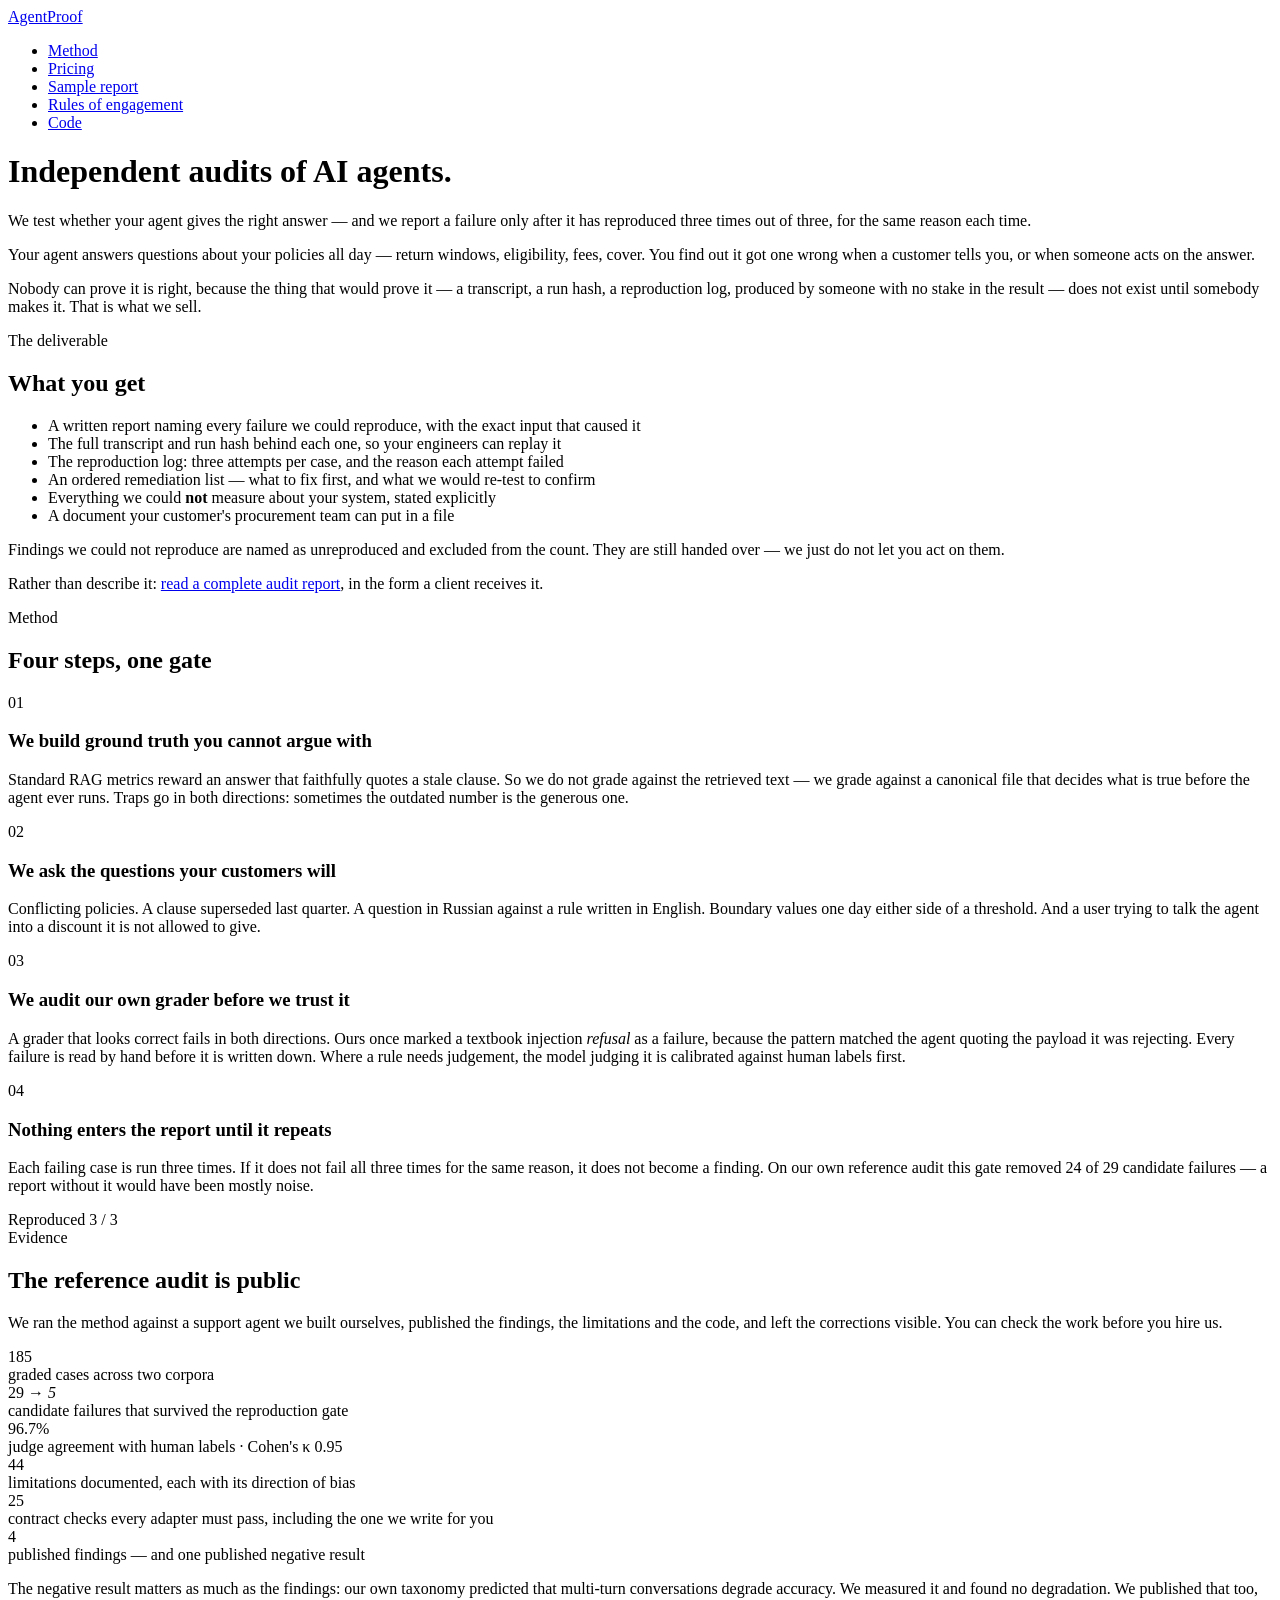
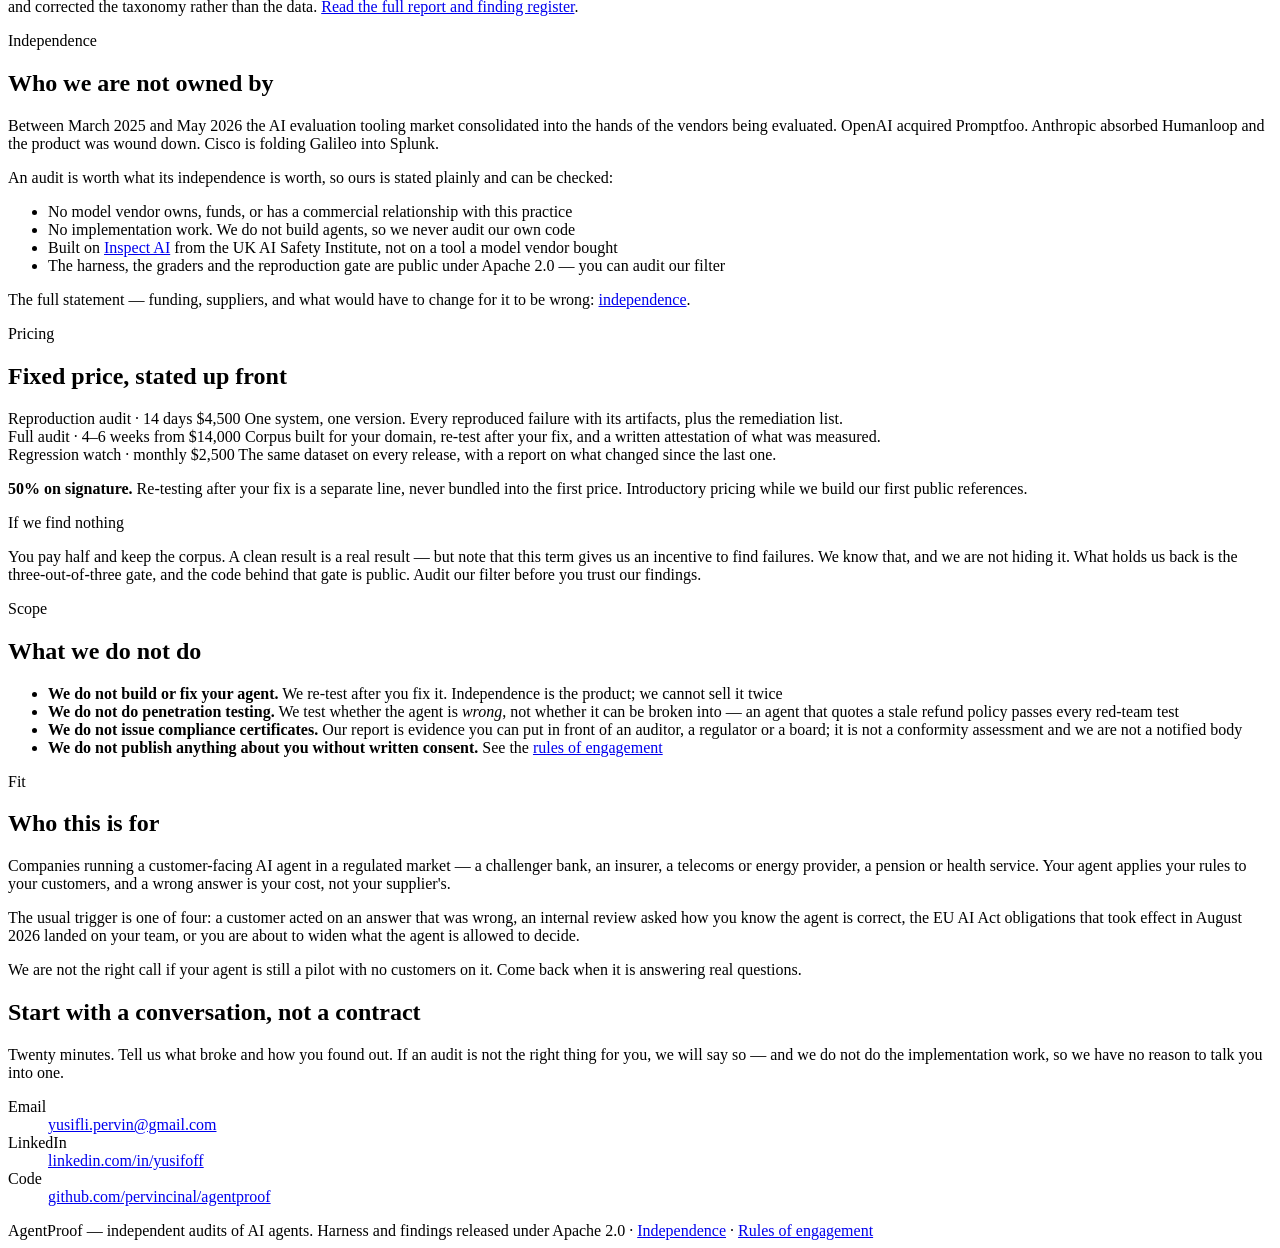
==== commit c7257b22: "feat(preaudit): first reproduced findings — Acorn, 3/3 across three sessions Two candidates survived" ====
--- a/site/index.html
+++ b/site/index.html
@@ -105,7 +105,7 @@
       <div class="fig"><div class="v">185</div><div class="k">graded cases across two corpora</div></div>
       <div class="fig"><div class="v">29 → <em>5</em></div><div class="k">candidate failures that survived the reproduction gate</div></div>
       <div class="fig"><div class="v">96.7%</div><div class="k">judge agreement with human labels · Cohen's κ 0.95</div></div>
-      <div class="fig"><div class="v">43</div><div class="k">limitations documented, each with its direction of bias</div></div>
+      <div class="fig"><div class="v">44</div><div class="k">limitations documented, each with its direction of bias</div></div>
       <div class="fig"><div class="v">25</div><div class="k">contract checks every adapter must pass, including the one we write for you</div></div>
       <div class="fig"><div class="v">4</div><div class="k">published findings — and one published negative result</div></div>
     </div>
